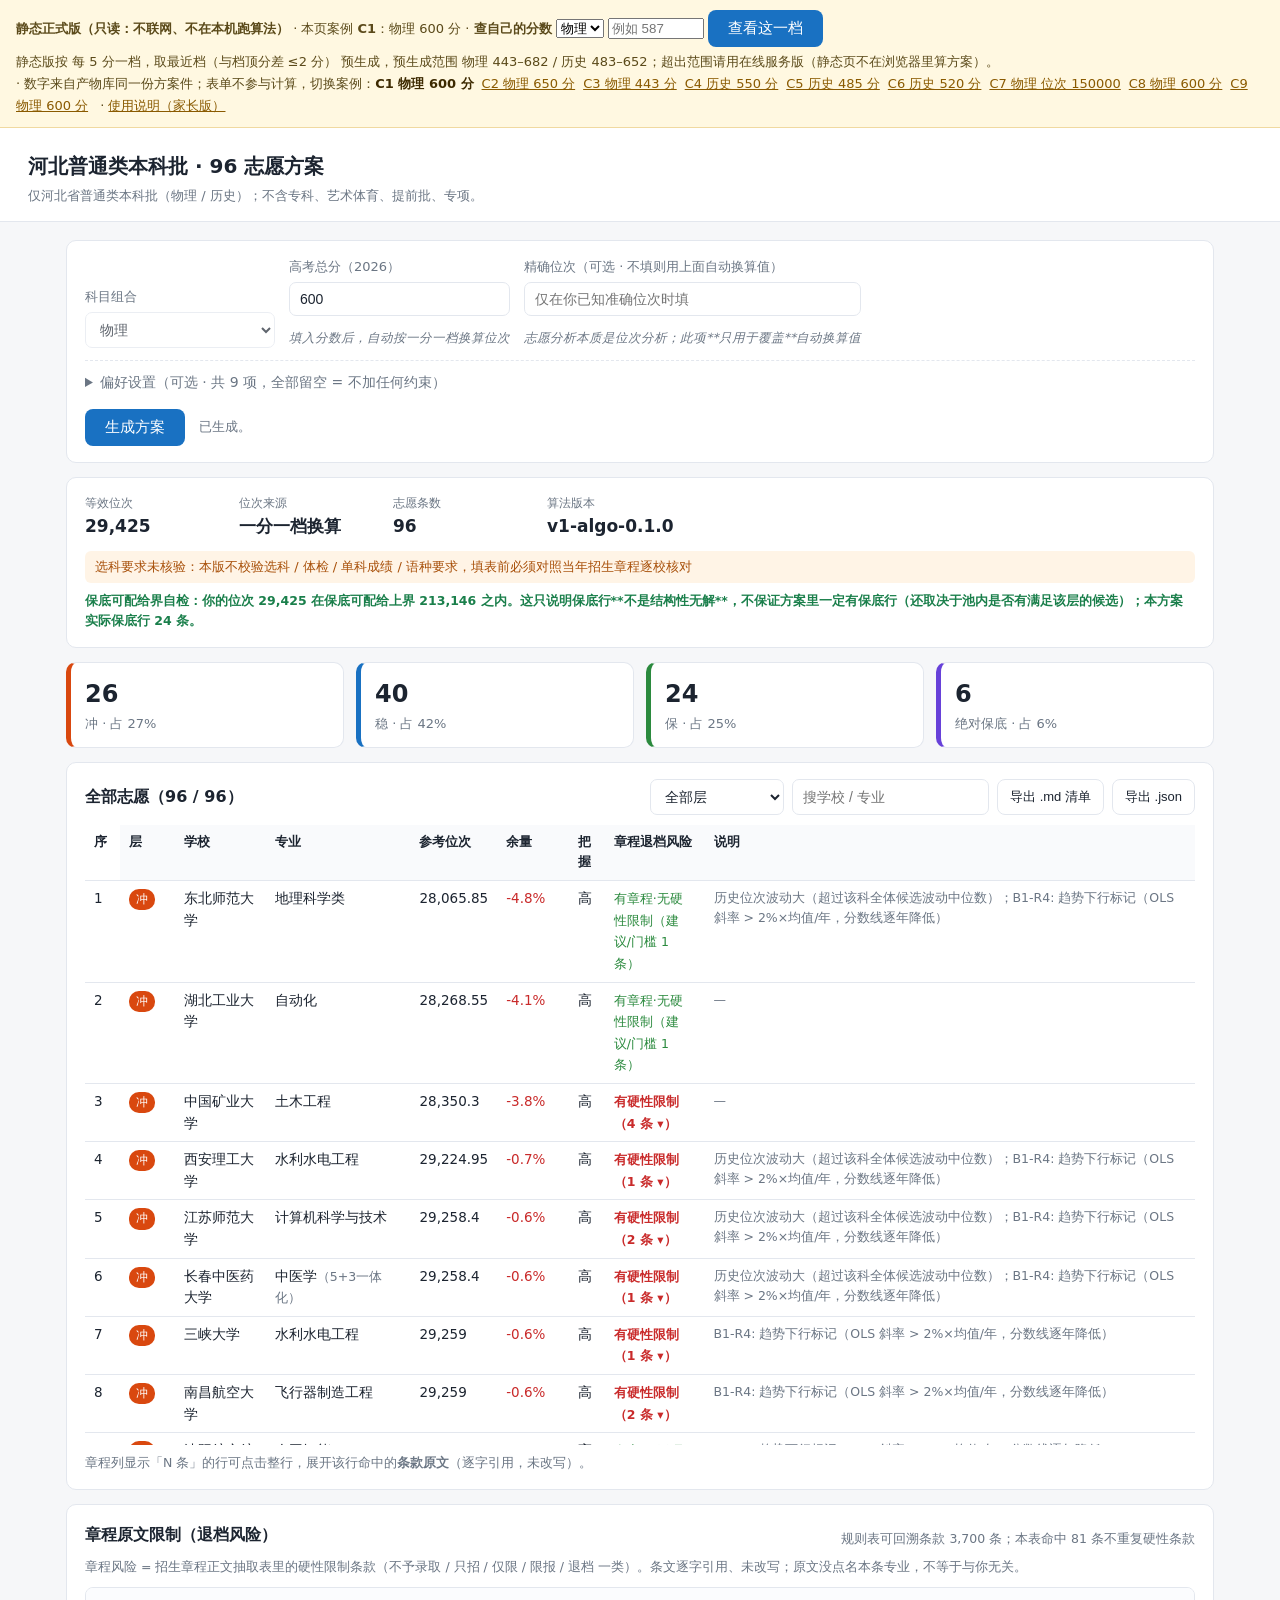
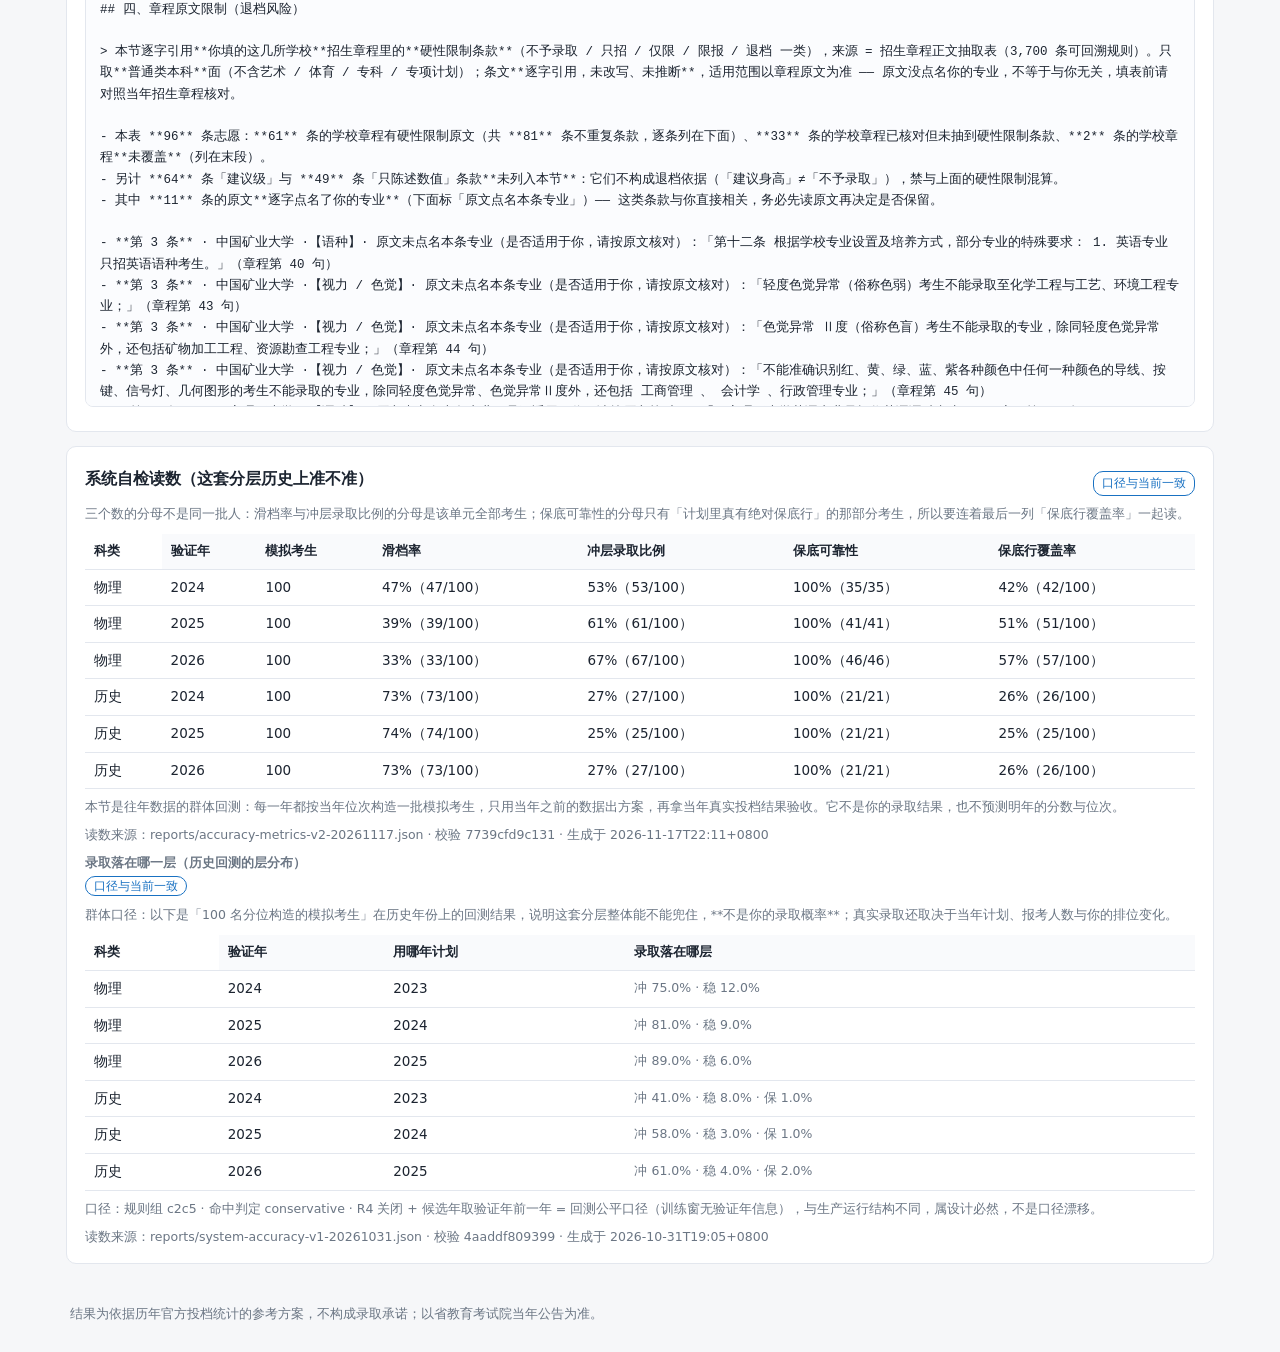
==== index.html @ 55a29a29 "release: 静态站点发布产物 2026-11-19" ====
<!DOCTYPE html>
<html lang="zh-CN">
<head>
<meta charset="utf-8">
<meta name="viewport" content="width=device-width, initial-scale=1">
<title>河北普通类本科批 · 96 志愿方案（静态正式版）</title>
<link rel="stylesheet" href="static/style.css?v=20261101c">
<style>#static-bar{padding:10px 16px;background:#fff8e1;border-bottom:1px solid #f0d9a0;font-size:13px;line-height:1.7;color:#5b4a1a}#static-bar a{margin-right:8px;color:#8a5a00}#static-bar a.on{font-weight:700;text-decoration:none;color:#3d2a00}</style>
<style id="plan-fit">
/* 方案页窄屏适配（由 scripts/webui/plan_page_fit.py 生成；禁手改） */
.table-wrap th:first-child,.table-wrap td:first-child{position:sticky;left:0;z-index:3;background:#fff}
@media (max-width: 700px) {
  .table-wrap{max-height:none}
  .table-wrap table{width:100%}
  .table-wrap thead{display:none}
  .table-wrap tbody tr{display:grid;grid-template-columns:1fr 1fr;column-gap:10px;grid-auto-flow:row dense;
                       padding:6px 2px;border-bottom:1px solid #dfe3e8}
  .table-wrap tbody tr[hidden]{display:none}
  .table-wrap tbody td{display:block;width:auto;border:0;padding:1px 0;min-width:0;line-height:1.32;
                       white-space:normal;overflow-wrap:anywhere}
  .table-wrap tbody td[data-span="2"]{grid-column:1/-1}
  .table-wrap tbody td::before{content:attr(data-label) "：";font-weight:600;color:#5b6572}
  .table-wrap tbody tr.detail-row td::before{content:none}
  .table-wrap tbody tr.expandable:focus{outline:2px solid #1a73e8;outline-offset:-2px}
}
</style>
</head>
<body>
<div id="static-bar" class="static-bar"></div>
<header class="topbar">
  <h1>河北普通类本科批 · 96 志愿方案</h1>
  <p class="scope" id="scope-note">仅河北省普通类本科批（物理 / 历史）</p>
</header>

<main>
  <section class="card form-card">
    <form id="plan-form" autocomplete="off">
      <div class="row">
        <label class="field">
          <span>科目组合</span>
          <select name="subject" id="subject">
            <option value="physics">物理</option>
            <option value="history">历史</option>
          </select>
        </label>
        <label class="field">
          <span>高考总分（2026）</span>
          <input type="number" name="score" id="score" min="1" max="750" placeholder="例如 600">
          <em class="hint" id="rank-auto">填入分数后，自动按一分一档换算位次</em>
        </label>
        <label class="field">
          <span>精确位次（可选 · 不填则用上面自动换算值）</span>
          <input type="number" name="rank" id="rank" min="1" placeholder="仅在你已知准确位次时填">
          <em class="hint">志愿分析本质是位次分析；此项**只用于覆盖**自动换算值</em>
        </label>
      </div>

      <details class="prefs">
        <summary id="prefs-summary">偏好设置（可选 · 全部留空 = 不加任何约束）</summary>
        <div class="preset-block">
          <div class="preset-head">
            <span class="preset-title">常用组合（点了只是替你填下面的选项，之后仍可逐项改）</span>
            <button type="button" id="prefs-clear" class="ghost small">恢复空白</button>
          </div>
          <div class="preset-row" id="prefs-presets">
            <span class="hint">组合由服务端下发，正在读取…</span>
          </div>
          <p class="hint" id="preset-note"></p>
        </div>
        <div class="prefs-fields" id="prefs-fields">
          <p class="hint">偏好选项由服务端下发，正在读取…</p>
        </div>

        <div class="preset-block major-priority-block">
          <div class="preset-head">
            <span class="preset-title">专业优先（最多 5 个 · 权重 1–5，5 = 最想读）</span>
          </div>
          <p class="hint">河北本科批是「专业(类)+学校」96 个平行志愿、<b>没有专业调剂</b>：
            填了这一块，系统才会按权重把你想要的专业的<b>名额</b>切出来；
            留空 = 不设专业意愿（专业随机匹配）。</p>
          <div id="mp-rows" class="mp-rows">
            <div class="mp-row"><input type="text" class="mp-term" placeholder="专业关键词，如 计算机"><select class="mp-weight"><option value="5">权重 5</option><option value="4">权重 4</option><option value="3">权重 3</option><option value="2">权重 2</option><option value="1">权重 1</option></select></div>
            <div class="mp-row"><input type="text" class="mp-term" placeholder="专业关键词，如 电子信息"><select class="mp-weight"><option value="5">权重 5</option><option value="4">权重 4</option><option value="3">权重 3</option><option value="2">权重 2</option><option value="1">权重 1</option></select></div>
            <div class="mp-row"><input type="text" class="mp-term" placeholder="专业关键词"><select class="mp-weight"><option value="5">权重 5</option><option value="4">权重 4</option><option value="3">权重 3</option><option value="2">权重 2</option><option value="1">权重 1</option></select></div>
            <div class="mp-row"><input type="text" class="mp-term" placeholder="专业关键词"><select class="mp-weight"><option value="5">权重 5</option><option value="4">权重 4</option><option value="3">权重 3</option><option value="2">权重 2</option><option value="1">权重 1</option></select></div>
            <div class="mp-row"><input type="text" class="mp-term" placeholder="专业关键词"><select class="mp-weight"><option value="5">权重 5</option><option value="4">权重 4</option><option value="3">权重 3</option><option value="2">权重 2</option><option value="1">权重 1</option></select></div>
          </div>
          <label class="field"><span>专业意愿占比</span>
            <select id="mp-ratio">
              <option value="0.9">90%（更追专业 · 滑档风险↑）</option>
              <option value="0.75" selected>75%（推荐）</option>
              <option value="0.6">60%（更稳 · 专业让位录取）</option>
            </select>
            <em class="hint">占比 = 96 条里给专业意愿的名额；剩下按冲稳保兜底</em>
          </label>
        </div>
        <p class="hint" id="prefs-conflict"></p>
        <p class="hint">「专业优先」是<b>真正切名额</b>的（直接决定你能读到什么专业）；
          其它选项里写着「不要 / 排除 / 只保留」的会真的把志愿删掉（方案可能不足 96 条），
          其余只是排前面。「冲 / 稳 / 保」的判断标准不会因此改变。</p>
      </details>

      <div class="row actions">
        <button type="submit" id="submit-btn">生成方案</button>
        <span class="status" id="status-line"></span>
      </div>
    </form>
  </section>

  <!-- C657 / W171「查这一条」：默认隐藏 —— 静态站没有服务端，页面上就不该有个点不动的框。
       只有 `/api/health` 明确回答本机服务时才显形（前端脚本 `enableWhyAbsent`）。 -->
  <section class="card why-absent-card" id="why-absent-card" hidden>
    <div class="table-head">
      <h2>查这一条</h2>
    </div>
    <p class="hint">想报的学校（或学校 + 专业）为什么没有出现在表里：按同一份候选池与该层配额回答，
      不是另算一套。</p>
    <div class="row">
      <label class="field">
        <span>学校名</span>
        <input type="text" id="why-absent-school" maxlength="60" placeholder="例如 河北大学">
      </label>
      <label class="field">
        <span>专业（可选 · 不填 = 整所学校）</span>
        <input type="text" id="why-absent-major" maxlength="60" placeholder="例如 计算机科学与技术">
      </label>
      <button type="button" id="why-absent-go" class="ghost">查这一条</button>
    </div>
    <div class="why-absent-out" id="why-absent-out"></div>
  </section>

  <section id="result" hidden>
    <section class="card summary-card">
      <div class="summary-grid" id="summary-grid"></div>
      <div class="warns" id="warns"></div>
      <!-- W74：保底可配给界披露（措辞唯一来源 = 响应体 bao.statement，前端不拼句） -->
      <p class="hint" id="bao-note"></p>
    </section>

    <section class="layers" id="layer-cards"></section>

    <section class="card table-card">
      <div class="table-head">
        <h2 id="table-title">全部志愿</h2>
        <div class="table-tools">
          <select id="layer-filter">
            <option value="">全部层</option>
          </select>
          <input type="search" id="filter-text" placeholder="搜学校 / 专业">
          <button type="button" id="export-md" class="ghost">导出 .md 清单</button>
          <button type="button" id="export-json" class="ghost">导出 .json</button>
        </div>
      </div>
      <div class="table-wrap">
        <table id="plan-table">
          <thead>
            <tr>
              <th>序</th><th>层</th><th>学校</th><th>专业</th>
              <th>参考位次</th><th>余量</th><th>把握</th><th>章程退档风险</th><th>说明</th>
            </tr>
          </thead>
          <tbody></tbody>
        </table>
      </div>
      <p class="hint">章程列显示「N 条」的行可点击整行，展开该行命中的<strong>条款原文</strong>（逐字引用，未改写）。</p>
    </section>

    <section class="card charter-card">
      <div class="table-head">
        <h2 id="charter-title">章程原文限制（退档风险）</h2>
        <span class="hint" id="charter-count"></span>
      </div>
      <p class="hint" id="charter-note"></p>
      <pre class="charter-text" id="charter-section"></pre>
      <p class="hint" id="foot-note"></p>
    </section>

    <section class="card accuracy-card">
      <div class="table-head">
        <h2>系统自检读数（这套分层历史上准不准）</h2>
        <span class="hint badge" id="accuracy-metrics-badge"></span>
      </div>
      <p class="hint" id="accuracy-metrics-note"></p>
      <div class="table-wrap">
        <table id="accuracy-metrics-table">
          <thead>
            <tr>
              <th>科类</th><th>验证年</th><th>模拟考生</th><th>滑档率</th>
              <th>冲层录取比例</th><th>保底可靠性</th><th>保底行覆盖率</th>
            </tr>
          </thead>
          <tbody></tbody>
        </table>
      </div>
      <p class="hint" id="accuracy-metrics-boundary"></p>
      <p class="hint" id="accuracy-metrics-source"></p>

      <h3 class="hint">录取落在哪一层（历史回测的层分布）</h3>
      <span class="hint badge" id="accuracy-badge"></span>
      <p class="hint" id="accuracy-semantics"></p>
      <div class="table-wrap">
        <table id="accuracy-table">
          <thead>
            <tr>
              <th>科类</th><th>验证年</th><th>用哪年计划</th><th>录取落在哪层</th>
            </tr>
          </thead>
          <tbody></tbody>
        </table>
      </div>
      <p class="hint" id="accuracy-caliber"></p>
      <p class="hint" id="accuracy-source"></p>
    </section>
  </section>
</main>

<footer class="foot">
  <p id="disclaimer">结果为依据历年官方投档统计的参考方案，不构成录取承诺。</p>
</footer>

<script>window.__CASE__="C1";window.__CASES__=[{"id": "C1", "subject": "physics", "subject_cn": "物理", "score": 600, "rank": null, "prefs": null, "input_cn": "物理 600 分", "bench_input": "physics 600 分", "short_cn": "600 分", "plan_file": "plan-C1-physics-score600.json", "plan": "data/plan-C1.json", "list": "data/list-C1.md", "slot_count": 96}, {"id": "C2", "subject": "physics", "subject_cn": "物理", "score": 650, "rank": null, "prefs": null, "input_cn": "物理 650 分", "bench_input": "physics 650 分", "short_cn": "650 分", "plan_file": "plan-C2-physics-score650.json", "plan": "data/plan-C2.json", "list": "data/list-C2.md", "slot_count": 96}, {"id": "C3", "subject": "physics", "subject_cn": "物理", "score": 443, "rank": null, "prefs": null, "input_cn": "物理 443 分", "bench_input": "physics 443 分（压本科线）", "short_cn": "443 分", "plan_file": "plan-C3-physics-score443.json", "plan": "data/plan-C3.json", "list": "data/list-C3.md", "slot_count": 26}, {"id": "C4", "subject": "history", "subject_cn": "历史", "score": 550, "rank": null, "prefs": null, "input_cn": "历史 550 分", "bench_input": "history 550 分", "short_cn": "550 分", "plan_file": "plan-C4-history-score550.json", "plan": "data/plan-C4.json", "list": "data/list-C4.md", "slot_count": 96}, {"id": "C5", "subject": "history", "subject_cn": "历史", "score": 485, "rank": null, "prefs": null, "input_cn": "历史 485 分", "bench_input": "history 485 分（压本科线）", "short_cn": "485 分", "plan_file": "plan-C5-history-score485.json", "plan": "data/plan-C5.json", "list": "data/list-C5.md", "slot_count": 60}, {"id": "C6", "subject": "history", "subject_cn": "历史", "score": 520, "rank": null, "prefs": null, "input_cn": "历史 520 分", "bench_input": "history 520 分（历史科类中段）", "short_cn": "520 分", "plan_file": "plan-C6-history-score520.json", "plan": "data/plan-C6.json", "list": "data/list-C6.md", "slot_count": 96}, {"id": "C7", "subject": "physics", "subject_cn": "物理", "score": null, "rank": 150000, "prefs": null, "input_cn": "物理 位次 150000", "bench_input": "physics rank 150000 直给", "short_cn": "位次 150000", "plan_file": "plan-C7-physics-rank150000.json", "plan": "data/plan-C7.json", "list": "data/list-C7.md", "slot_count": 96}, {"id": "C8", "subject": "physics", "subject_cn": "物理", "score": 600, "rank": null, "prefs": {"region_blacklist": ["北京"], "nature_deny": ["民办", "独立学院"], "exclude_high_tuition_proxy": true, "prefer_public": true, "target_count": 96}, "input_cn": "物理 600 分", "bench_input": "physics 600 分 + V2 偏好（region_blacklist 北京 / nature_deny 民办+独立学院 / exclude_high_tuition_proxy / prefer_public / target_count 96）", "short_cn": "600 分", "plan_file": "plan-C8-physics-score600-v2.json", "plan": "data/plan-C8.json", "list": "data/list-C8.md", "slot_count": 96}, {"id": "C9", "subject": "physics", "subject_cn": "物理", "score": 600, "rank": null, "prefs": {"major_priority": [{"term": "计算机", "weight": 5}, {"term": "软件工程", "weight": 4}], "major_pool_ratio": 0.75}, "input_cn": "物理 600 分", "bench_input": "physics 600 分 + 专业优先（计算机 / 软件工程，专业名额比例 75%）", "short_cn": "600 分", "plan_file": "plan-C9-physics-score600-major-pref.json", "plan": "data/plan-C9.json", "list": "data/list-C9.md", "slot_count": 96}];window.__BANDS__={"covered": {"physics": [443, 682], "history": [483, 652]}, "by_subject": {"physics": {"subject_cn": "物理", "step": 5, "half": 2, "lo": 443, "hi": 682, "control": 443, "tail": {"at": 683, "count": 402, "pct_cn": "0.11%"}, "tail_admission": {"at": 683, "rows": 66, "schools": 16, "units": 66, "year": 2026, "denom": 20664, "denom_kind": "scored_rows"}, "below_admission": {"line": 443, "rows": 25, "schools": 12, "units": 25, "special_rows": 25, "general_rows": 0, "general_schools": 0, "kinds": ["八协计划", "边防军人子女预科班"], "kinds_cn": "「八协计划」「边防军人子女预科班」", "year": 2026, "denom": 20664, "denom_kind": "scored_rows"}, "step_note": "每 5 分一档，取最近档（与档顶分差 ≤2 分）", "ranges": [[443, 447, "P445"], [448, 452, "P450"], [453, 457, "P455"], [458, 462, "P460"], [463, 467, "P465"], [468, 472, "P470"], [473, 477, "P475"], [478, 482, "P480"], [483, 487, "P485"], [488, 492, "P490"], [493, 497, "P495"], [498, 502, "P500"], [503, 507, "P505"], [508, 512, "P510"], [513, 517, "P515"], [518, 522, "P520"], [523, 527, "P525"], [528, 532, "P530"], [533, 537, "P535"], [538, 542, "P540"], [543, 547, "P545"], [548, 552, "P550"], [553, 557, "P555"], [558, 562, "P560"], [563, 567, "P565"], [568, 572, "P570"], [573, 577, "P575"], [578, 582, "P580"], [583, 587, "P585"], [588, 592, "P590"], [593, 597, "P595"], [598, 602, "P600"], [603, 607, "P605"], [608, 612, "P610"], [613, 617, "P615"], [618, 622, "P620"], [623, 627, "P625"], [628, 632, "P630"], [633, 637, "P635"], [638, 642, "P640"], [643, 647, "P645"], [648, 652, "P650"], [653, 657, "P655"], [658, 662, "P660"], [663, 667, "P665"], [668, 672, "P670"], [673, 677, "P675"], [678, 682, "P680"]]}, "history": {"subject_cn": "历史", "step": 5, "half": 2, "lo": 483, "hi": 652, "control": 485, "tail": {"at": 653, "count": 211, "pct_cn": "0.09%"}, "tail_admission": {"at": 653, "rows": 34, "schools": 11, "units": 34, "year": 2026, "denom": 6619, "denom_kind": "scored_rows"}, "below_admission": {"line": 485, "rows": 30, "schools": 16, "units": 30, "special_rows": 30, "general_rows": 0, "general_schools": 0, "kinds": ["八协计划", "边防军人子女预科班"], "kinds_cn": "「八协计划」「边防军人子女预科班」", "year": 2026, "denom": 6619, "denom_kind": "scored_rows"}, "step_note": "每 5 分一档，取最近档（与档顶分差 ≤2 分）", "ranges": [[483, 487, "H485"], [488, 492, "H490"], [493, 497, "H495"], [498, 502, "H500"], [503, 507, "H505"], [508, 512, "H510"], [513, 517, "H515"], [518, 522, "H520"], [523, 527, "H525"], [528, 532, "H530"], [533, 537, "H535"], [538, 542, "H540"], [543, 547, "H545"], [548, 552, "H550"], [553, 557, "H555"], [558, 562, "H560"], [563, 567, "H565"], [568, 572, "H570"], [573, 577, "H575"], [578, 582, "H580"], [583, 587, "H585"], [588, 592, "H590"], [593, 597, "H595"], [598, 602, "H600"], [603, 607, "H605"], [608, 612, "H610"], [613, 617, "H615"], [618, 622, "H620"], [623, 627, "H625"], [628, 632, "H630"], [633, 637, "H635"], [638, 642, "H640"], [643, 647, "H645"], [648, 652, "H650"]]}}, "bands": {"P445": {"score": 445, "lo": 443, "hi": 447, "subject": "physics", "subject_cn": "物理"}, "P450": {"score": 450, "lo": 448, "hi": 452, "subject": "physics", "subject_cn": "物理"}, "P455": {"score": 455, "lo": 453, "hi": 457, "subject": "physics", "subject_cn": "物理"}, "P460": {"score": 460, "lo": 458, "hi": 462, "subject": "physics", "subject_cn": "物理"}, "P465": {"score": 465, "lo": 463, "hi": 467, "subject": "physics", "subject_cn": "物理"}, "P470": {"score": 470, "lo": 468, "hi": 472, "subject": "physics", "subject_cn": "物理"}, "P475": {"score": 475, "lo": 473, "hi": 477, "subject": "physics", "subject_cn": "物理"}, "P480": {"score": 480, "lo": 478, "hi": 482, "subject": "physics", "subject_cn": "物理"}, "P485": {"score": 485, "lo": 483, "hi": 487, "subject": "physics", "subject_cn": "物理"}, "P490": {"score": 490, "lo": 488, "hi": 492, "subject": "physics", "subject_cn": "物理"}, "P495": {"score": 495, "lo": 493, "hi": 497, "subject": "physics", "subject_cn": "物理"}, "P500": {"score": 500, "lo": 498, "hi": 502, "subject": "physics", "subject_cn": "物理"}, "P505": {"score": 505, "lo": 503, "hi": 507, "subject": "physics", "subject_cn": "物理"}, "P510": {"score": 510, "lo": 508, "hi": 512, "subject": "physics", "subject_cn": "物理"}, "P515": {"score": 515, "lo": 513, "hi": 517, "subject": "physics", "subject_cn": "物理"}, "P520": {"score": 520, "lo": 518, "hi": 522, "subject": "physics", "subject_cn": "物理"}, "P525": {"score": 525, "lo": 523, "hi": 527, "subject": "physics", "subject_cn": "物理"}, "P530": {"score": 530, "lo": 528, "hi": 532, "subject": "physics", "subject_cn": "物理"}, "P535": {"score": 535, "lo": 533, "hi": 537, "subject": "physics", "subject_cn": "物理"}, "P540": {"score": 540, "lo": 538, "hi": 542, "subject": "physics", "subject_cn": "物理"}, "P545": {"score": 545, "lo": 543, "hi": 547, "subject": "physics", "subject_cn": "物理"}, "P550": {"score": 550, "lo": 548, "hi": 552, "subject": "physics", "subject_cn": "物理"}, "P555": {"score": 555, "lo": 553, "hi": 557, "subject": "physics", "subject_cn": "物理"}, "P560": {"score": 560, "lo": 558, "hi": 562, "subject": "physics", "subject_cn": "物理"}, "P565": {"score": 565, "lo": 563, "hi": 567, "subject": "physics", "subject_cn": "物理"}, "P570": {"score": 570, "lo": 568, "hi": 572, "subject": "physics", "subject_cn": "物理"}, "P575": {"score": 575, "lo": 573, "hi": 577, "subject": "physics", "subject_cn": "物理"}, "P580": {"score": 580, "lo": 578, "hi": 582, "subject": "physics", "subject_cn": "物理"}, "P585": {"score": 585, "lo": 583, "hi": 587, "subject": "physics", "subject_cn": "物理"}, "P590": {"score": 590, "lo": 588, "hi": 592, "subject": "physics", "subject_cn": "物理"}, "P595": {"score": 595, "lo": 593, "hi": 597, "subject": "physics", "subject_cn": "物理"}, "P600": {"score": 600, "lo": 598, "hi": 602, "subject": "physics", "subject_cn": "物理"}, "P605": {"score": 605, "lo": 603, "hi": 607, "subject": "physics", "subject_cn": "物理"}, "P610": {"score": 610, "lo": 608, "hi": 612, "subject": "physics", "subject_cn": "物理"}, "P615": {"score": 615, "lo": 613, "hi": 617, "subject": "physics", "subject_cn": "物理"}, "P620": {"score": 620, "lo": 618, "hi": 622, "subject": "physics", "subject_cn": "物理"}, "P625": {"score": 625, "lo": 623, "hi": 627, "subject": "physics", "subject_cn": "物理"}, "P630": {"score": 630, "lo": 628, "hi": 632, "subject": "physics", "subject_cn": "物理"}, "P635": {"score": 635, "lo": 633, "hi": 637, "subject": "physics", "subject_cn": "物理"}, "P640": {"score": 640, "lo": 638, "hi": 642, "subject": "physics", "subject_cn": "物理"}, "P645": {"score": 645, "lo": 643, "hi": 647, "subject": "physics", "subject_cn": "物理"}, "P650": {"score": 650, "lo": 648, "hi": 652, "subject": "physics", "subject_cn": "物理"}, "P655": {"score": 655, "lo": 653, "hi": 657, "subject": "physics", "subject_cn": "物理"}, "P660": {"score": 660, "lo": 658, "hi": 662, "subject": "physics", "subject_cn": "物理"}, "P665": {"score": 665, "lo": 663, "hi": 667, "subject": "physics", "subject_cn": "物理"}, "P670": {"score": 670, "lo": 668, "hi": 672, "subject": "physics", "subject_cn": "物理"}, "P675": {"score": 675, "lo": 673, "hi": 677, "subject": "physics", "subject_cn": "物理"}, "P680": {"score": 680, "lo": 678, "hi": 682, "subject": "physics", "subject_cn": "物理"}, "H485": {"score": 485, "lo": 483, "hi": 487, "subject": "history", "subject_cn": "历史"}, "H490": {"score": 490, "lo": 488, "hi": 492, "subject": "history", "subject_cn": "历史"}, "H495": {"score": 495, "lo": 493, "hi": 497, "subject": "history", "subject_cn": "历史"}, "H500": {"score": 500, "lo": 498, "hi": 502, "subject": "history", "subject_cn": "历史"}, "H505": {"score": 505, "lo": 503, "hi": 507, "subject": "history", "subject_cn": "历史"}, "H510": {"score": 510, "lo": 508, "hi": 512, "subject": "history", "subject_cn": "历史"}, "H515": {"score": 515, "lo": 513, "hi": 517, "subject": "history", "subject_cn": "历史"}, "H520": {"score": 520, "lo": 518, "hi": 522, "subject": "history", "subject_cn": "历史"}, "H525": {"score": 525, "lo": 523, "hi": 527, "subject": "history", "subject_cn": "历史"}, "H530": {"score": 530, "lo": 528, "hi": 532, "subject": "history", "subject_cn": "历史"}, "H535": {"score": 535, "lo": 533, "hi": 537, "subject": "history", "subject_cn": "历史"}, "H540": {"score": 540, "lo": 538, "hi": 542, "subject": "history", "subject_cn": "历史"}, "H545": {"score": 545, "lo": 543, "hi": 547, "subject": "history", "subject_cn": "历史"}, "H550": {"score": 550, "lo": 548, "hi": 552, "subject": "history", "subject_cn": "历史"}, "H555": {"score": 555, "lo": 553, "hi": 557, "subject": "history", "subject_cn": "历史"}, "H560": {"score": 560, "lo": 558, "hi": 562, "subject": "history", "subject_cn": "历史"}, "H565": {"score": 565, "lo": 563, "hi": 567, "subject": "history", "subject_cn": "历史"}, "H570": {"score": 570, "lo": 568, "hi": 572, "subject": "history", "subject_cn": "历史"}, "H575": {"score": 575, "lo": 573, "hi": 577, "subject": "history", "subject_cn": "历史"}, "H580": {"score": 580, "lo": 578, "hi": 582, "subject": "history", "subject_cn": "历史"}, "H585": {"score": 585, "lo": 583, "hi": 587, "subject": "history", "subject_cn": "历史"}, "H590": {"score": 590, "lo": 588, "hi": 592, "subject": "history", "subject_cn": "历史"}, "H595": {"score": 595, "lo": 593, "hi": 597, "subject": "history", "subject_cn": "历史"}, "H600": {"score": 600, "lo": 598, "hi": 602, "subject": "history", "subject_cn": "历史"}, "H605": {"score": 605, "lo": 603, "hi": 607, "subject": "history", "subject_cn": "历史"}, "H610": {"score": 610, "lo": 608, "hi": 612, "subject": "history", "subject_cn": "历史"}, "H615": {"score": 615, "lo": 613, "hi": 617, "subject": "history", "subject_cn": "历史"}, "H620": {"score": 620, "lo": 618, "hi": 622, "subject": "history", "subject_cn": "历史"}, "H625": {"score": 625, "lo": 623, "hi": 627, "subject": "history", "subject_cn": "历史"}, "H630": {"score": 630, "lo": 628, "hi": 632, "subject": "history", "subject_cn": "历史"}, "H635": {"score": 635, "lo": 633, "hi": 637, "subject": "history", "subject_cn": "历史"}, "H640": {"score": 640, "lo": 638, "hi": 642, "subject": "history", "subject_cn": "历史"}, "H645": {"score": 645, "lo": 643, "hi": 647, "subject": "history", "subject_cn": "历史"}, "H650": {"score": 650, "lo": 648, "hi": 652, "subject": "history", "subject_cn": "历史"}}};</script>
<script src="static/inline-index.js?v=202611192223"></script>
<script src="static/static-boot.js?v=202611192223"></script>
<script src="static/app.js?v=20261108a"></script>
<script src="static/plan-fit.js"></script>
</body>
</html>
---- static/style.css ----
/* 河北普通类本科批 · 96 志愿方案（本地版）· 零依赖样式 */
:root {
  --bg: #f6f7f9;
  --card: #ffffff;
  --ink: #1c2430;
  --muted: #6b7684;
  --line: #e3e7ee;
  --chong: #d9480f;
  --wen: #1971c2;
  --bao: #2b8a3e;
  --abs: #6741d9;
}

* { box-sizing: border-box; }

body {
  margin: 0;
  background: var(--bg);
  color: var(--ink);
  font: 15px/1.6 "PingFang SC", "Microsoft YaHei", "Hiragino Sans GB", system-ui, sans-serif;
}

.topbar {
  padding: 22px 28px 14px;
  background: #fff;
  border-bottom: 1px solid var(--line);
}
.topbar h1 { margin: 0; font-size: 20px; }
.topbar .scope { margin: 4px 0 0; color: var(--muted); font-size: 13px; }

main { max-width: 1180px; margin: 18px auto 40px; padding: 0 16px; }

.card {
  background: var(--card);
  border: 1px solid var(--line);
  border-radius: 10px;
  padding: 16px 18px;
  margin-bottom: 14px;
}

.row { display: flex; flex-wrap: wrap; gap: 14px; align-items: flex-end; }
.field { display: flex; flex-direction: column; gap: 4px; min-width: 190px; }
.field.wide { flex: 1 1 320px; }
.field > span { font-size: 13px; color: var(--muted); }
.field input, .field select, .table-tools input, .table-tools select {
  padding: 8px 10px;
  border: 1px solid var(--line);
  border-radius: 7px;
  font-size: 14px;
  background: #fff;
  color: var(--ink);
}
.field input:focus, .field select:focus { outline: 2px solid #c9d7ea; }

.check { display: inline-flex; gap: 6px; align-items: center; font-size: 14px; }

.prefs { margin-top: 12px; padding-top: 10px; border-top: 1px dashed var(--line); }
.prefs summary { cursor: pointer; color: var(--muted); font-size: 14px; }
.prefs .row { margin-top: 10px; }

/* 偏好面板（由 prefs_schema 动态渲染，见 W11/W12） */
.prefs-fields { display: grid; grid-template-columns: repeat(auto-fit, minmax(280px, 1fr)); gap: 10px 18px; margin-top: 12px; }
.pref-item { display: flex; flex-direction: column; gap: 3px; }
.pref-group { display: flex; flex-wrap: wrap; gap: 4px 12px; align-items: center; }
.pref-label { font-size: 13px; color: var(--muted); flex-basis: 100%; }
.pref-note { font-size: 12px; color: var(--muted); }
.warn { color: #a8500a; }

.actions { margin-top: 16px; align-items: center; }
button {
  padding: 9px 20px;
  border: 0;
  border-radius: 8px;
  background: #1971c2;
  color: #fff;
  font-size: 15px;
  cursor: pointer;
}
button:disabled { background: #a9bcd0; cursor: progress; }
button.ghost {
  background: #fff;
  color: var(--ink);
  border: 1px solid var(--line);
  font-size: 13px;
  padding: 7px 12px;
}
.status { color: var(--muted); font-size: 13px; }

.summary-grid { display: flex; flex-wrap: wrap; gap: 22px; }
.summary-grid .item { min-width: 132px; }
.summary-grid .k { font-size: 12px; color: var(--muted); }
.summary-grid .v { font-size: 17px; font-weight: 600; }

.warns { margin-top: 10px; }
.warns p {
  margin: 4px 0;
  padding: 6px 10px;
  border-radius: 6px;
  background: #fff4e6;
  color: #a8500a;
  font-size: 13px;
}

.layers { display: grid; grid-template-columns: repeat(4, minmax(0, 1fr)); gap: 12px; margin-bottom: 14px; }
.layer-card {
  background: #fff;
  border: 1px solid var(--line);
  border-left-width: 5px;
  border-radius: 10px;
  padding: 12px 14px;
  cursor: pointer;
}
.layer-card.chong { border-left-color: var(--chong); }
.layer-card.wen { border-left-color: var(--wen); }
.layer-card.bao { border-left-color: var(--bao); }
.layer-card.absolute_bao { border-left-color: var(--abs); }
.layer-card .n { font-size: 24px; font-weight: 700; }
.layer-card .t { font-size: 13px; color: var(--muted); }
.layer-card.active { box-shadow: 0 0 0 2px #c9d7ea inset; }

.table-head { display: flex; flex-wrap: wrap; gap: 12px; align-items: center; justify-content: space-between; }
.table-head h2 { font-size: 16px; margin: 0; }
.table-tools { display: flex; gap: 8px; flex-wrap: wrap; }

.table-wrap { overflow: auto; margin-top: 10px; max-height: 620px; }
table { width: 100%; border-collapse: collapse; font-size: 13.5px; }
th, td { padding: 7px 9px; border-bottom: 1px solid var(--line); text-align: left; vertical-align: top; }
th { position: sticky; top: 0; background: #f9fafc; font-weight: 600; font-size: 13px; z-index: 1; }
td.num { font-variant-numeric: tabular-nums; white-space: nowrap; }

.tag { display: inline-block; padding: 1px 7px; border-radius: 10px; font-size: 12px; color: #fff; }
.tag.chong { background: var(--chong); }
.tag.wen { background: var(--wen); }
.tag.bao { background: var(--bao); }
.tag.absolute_bao { background: var(--abs); }

.risk { font-size: 12.5px; }
.risk.hard { color: #c92a2a; font-weight: 600; }
.risk.no_hard { color: var(--bao); }
.risk.uncovered, .risk.missing_index { color: var(--muted); }

.neg { color: #c92a2a; }
.pos { color: var(--bao); }
.note { color: var(--muted); font-size: 12.5px; }

.hint { color: var(--muted); font-size: 12.5px; margin: 8px 0 0; }
.hint-ok { color: #1a7f4b; font-weight: 600; }
.hint-warn { color: #a3540b; font-weight: 600; }
.mp-rows { display: flex; flex-direction: column; gap: 6px; margin: 8px 0; }
.mp-row { display: flex; gap: 8px; align-items: center; }
.mp-row .mp-term { flex: 1; padding: 6px 8px; border: 1px solid var(--line, #d8d8d8); border-radius: 6px; }
.mp-row .mp-weight { width: 96px; padding: 6px 4px; border-radius: 6px; }
.tag.pref { background: #e8f2ff; color: #14539a; font-weight: 600; }
.foot { max-width: 1180px; margin: 0 auto 28px; padding: 0 20px; color: var(--muted); font-size: 12.5px; }
.empty { padding: 26px; text-align: center; color: var(--muted); }

/* 章程：行级明细（可点击整行展开）+ 汇总原文（与 .md §四 同源同字） */
tr.expandable { cursor: pointer; }
tr.expandable:hover { background: #f6f9fc; }
tr.detail-row > td { background: #fbfcfe; }
.charter-detail ul { margin: 6px 0 0; padding-left: 18px; }
.charter-detail li { margin: 6px 0; font-size: 13px; }
.charter-detail .cat { color: #c92a2a; font-weight: 600; }
.charter-detail .named { color: #c92a2a; font-size: 12.5px; margin-left: 6px; }
/* 原文定位（W17–W22）：位置与上下文全部来自响应体，前端不拼、不读盘 */
.charter-detail .loc {
  margin-top: 3px; font-size: 12px; color: var(--muted);
  font-variant-numeric: tabular-nums;
}
.charter-detail .loc.bad { color: #c92a2a; }
.charter-detail .ctx { margin-top: 3px; }
.charter-detail .ctx summary { cursor: pointer; font-size: 12px; color: var(--wen); }
.charter-detail .ctx pre {
  margin: 4px 0 0; padding: 8px 10px; background: var(--bg);
  border-left: 3px solid var(--line); white-space: pre-wrap; word-break: break-word;
  font-size: 12.5px; line-height: 1.55; color: var(--ink);
}
.charter-card .charter-text {
  margin: 10px 0 0;
  padding: 12px 14px;
  background: #fbfcfe;
  border: 1px solid var(--line);
  border-radius: 8px;
  font: 12.5px/1.7 "SFMono-Regular", Menlo, Consolas, monospace;
  white-space: pre-wrap;
  word-break: break-word;
  max-height: 420px;
  overflow: auto;
}

/* 系统自检读数（W24–W30）：代际徽标必须可见（stale 时红字提示，禁淡化处理） */
.accuracy-card .badge {
  padding: 2px 8px; border-radius: 10px; font-size: 12px;
  border: 1px solid var(--line); color: var(--muted);
}
.accuracy-card .badge.ok { color: var(--wen); border-color: var(--wen); }
.accuracy-card .badge.warn { color: #c92a2a; border-color: #c92a2a; }
.accuracy-card td.num { font-variant-numeric: tabular-nums; }

/* 常用组合（W31–W36）：按钮只填值；影响面一句话跟在按钮组下方（文案来自 /api/meta） */
.prefs .preset-block {
  margin: 2px 0 10px;
  padding: 10px 12px;
  border: 1px dashed var(--line);
  border-radius: 8px;
  background: #fbfcfe;
}
.prefs .preset-head {
  display: flex; align-items: center; justify-content: space-between;
  gap: 10px; margin-bottom: 8px;
}
.prefs .preset-title { font-size: 13px; color: var(--ink); }
.prefs .preset-row { display: flex; flex-wrap: wrap; gap: 8px; }
.prefs button.preset {
  padding: 5px 11px; font-size: 13px; cursor: pointer;
  border: 1px solid var(--line); border-radius: 999px;
  background: #fff; color: var(--ink);
}
.prefs button.preset:hover { border-color: var(--wen); color: var(--wen); }
.prefs button.ghost.small { padding: 3px 9px; font-size: 12px; }
.prefs #preset-note { margin: 8px 0 0; }
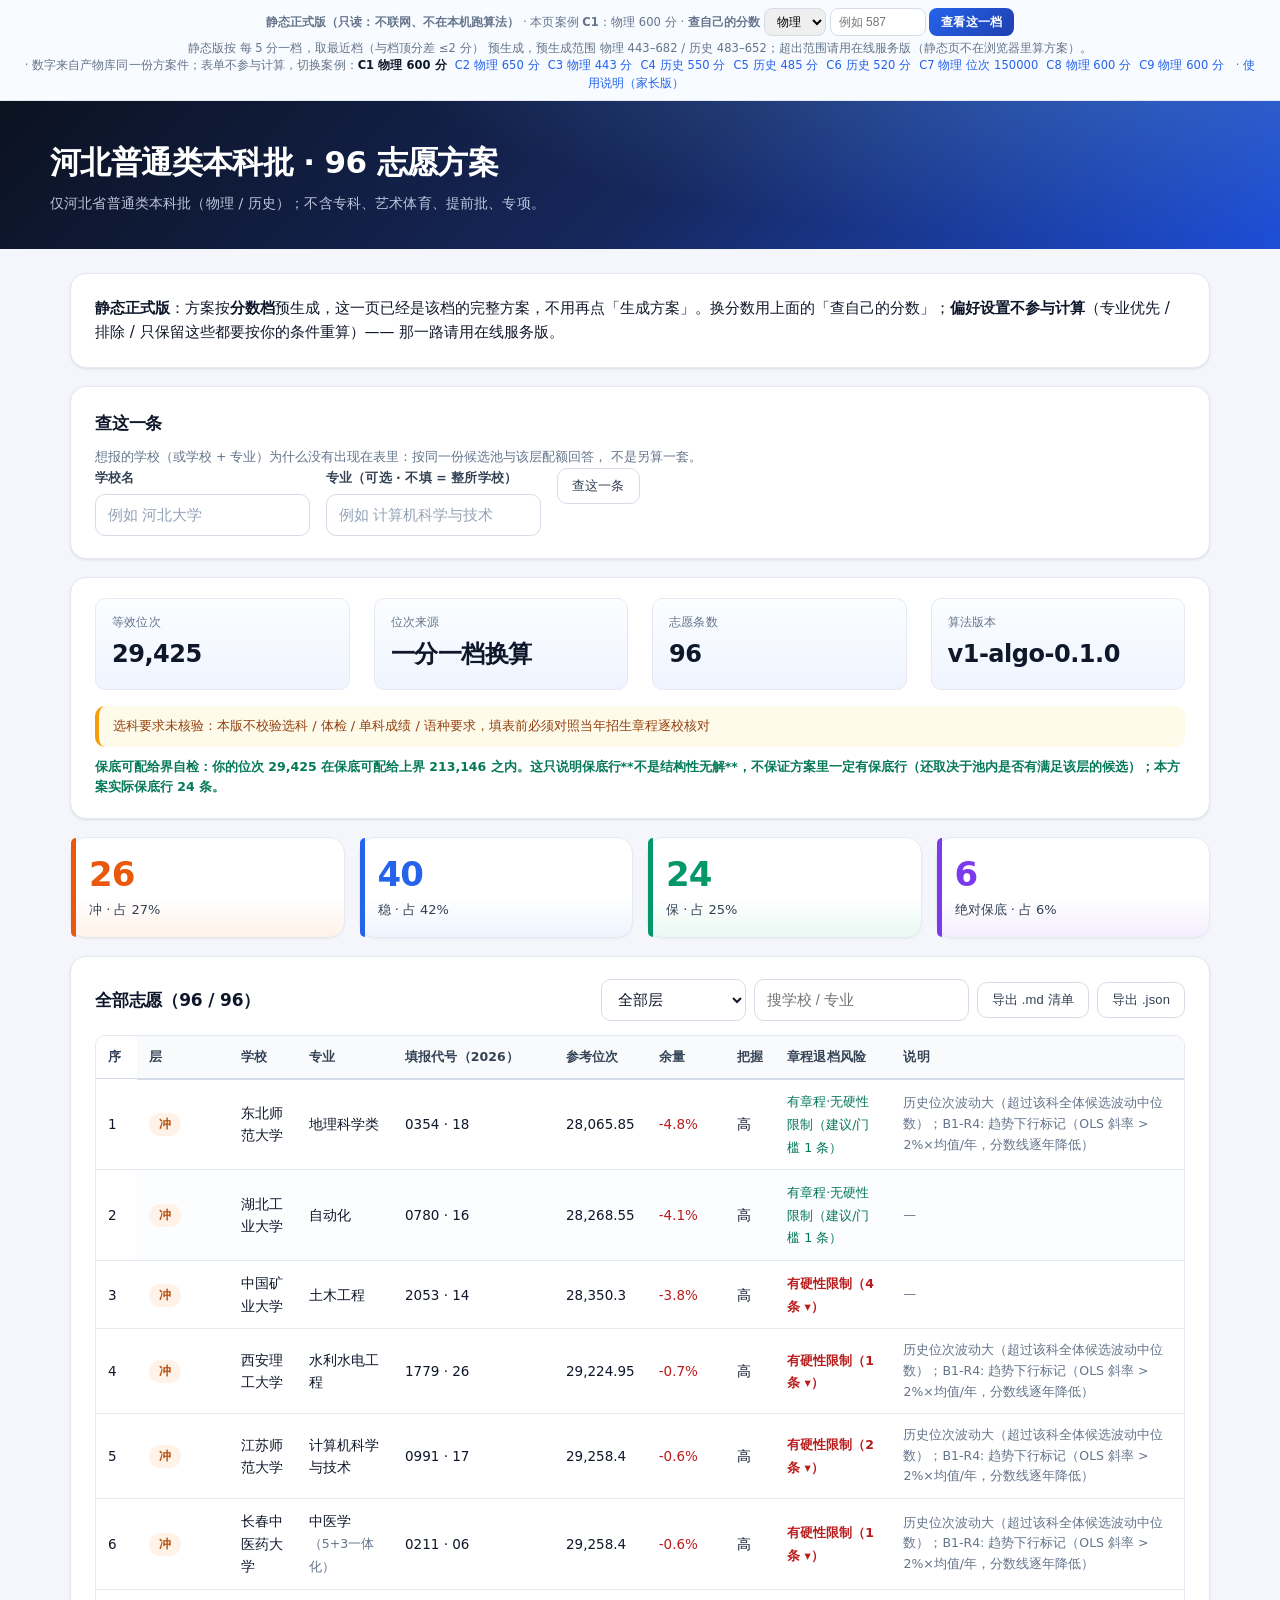
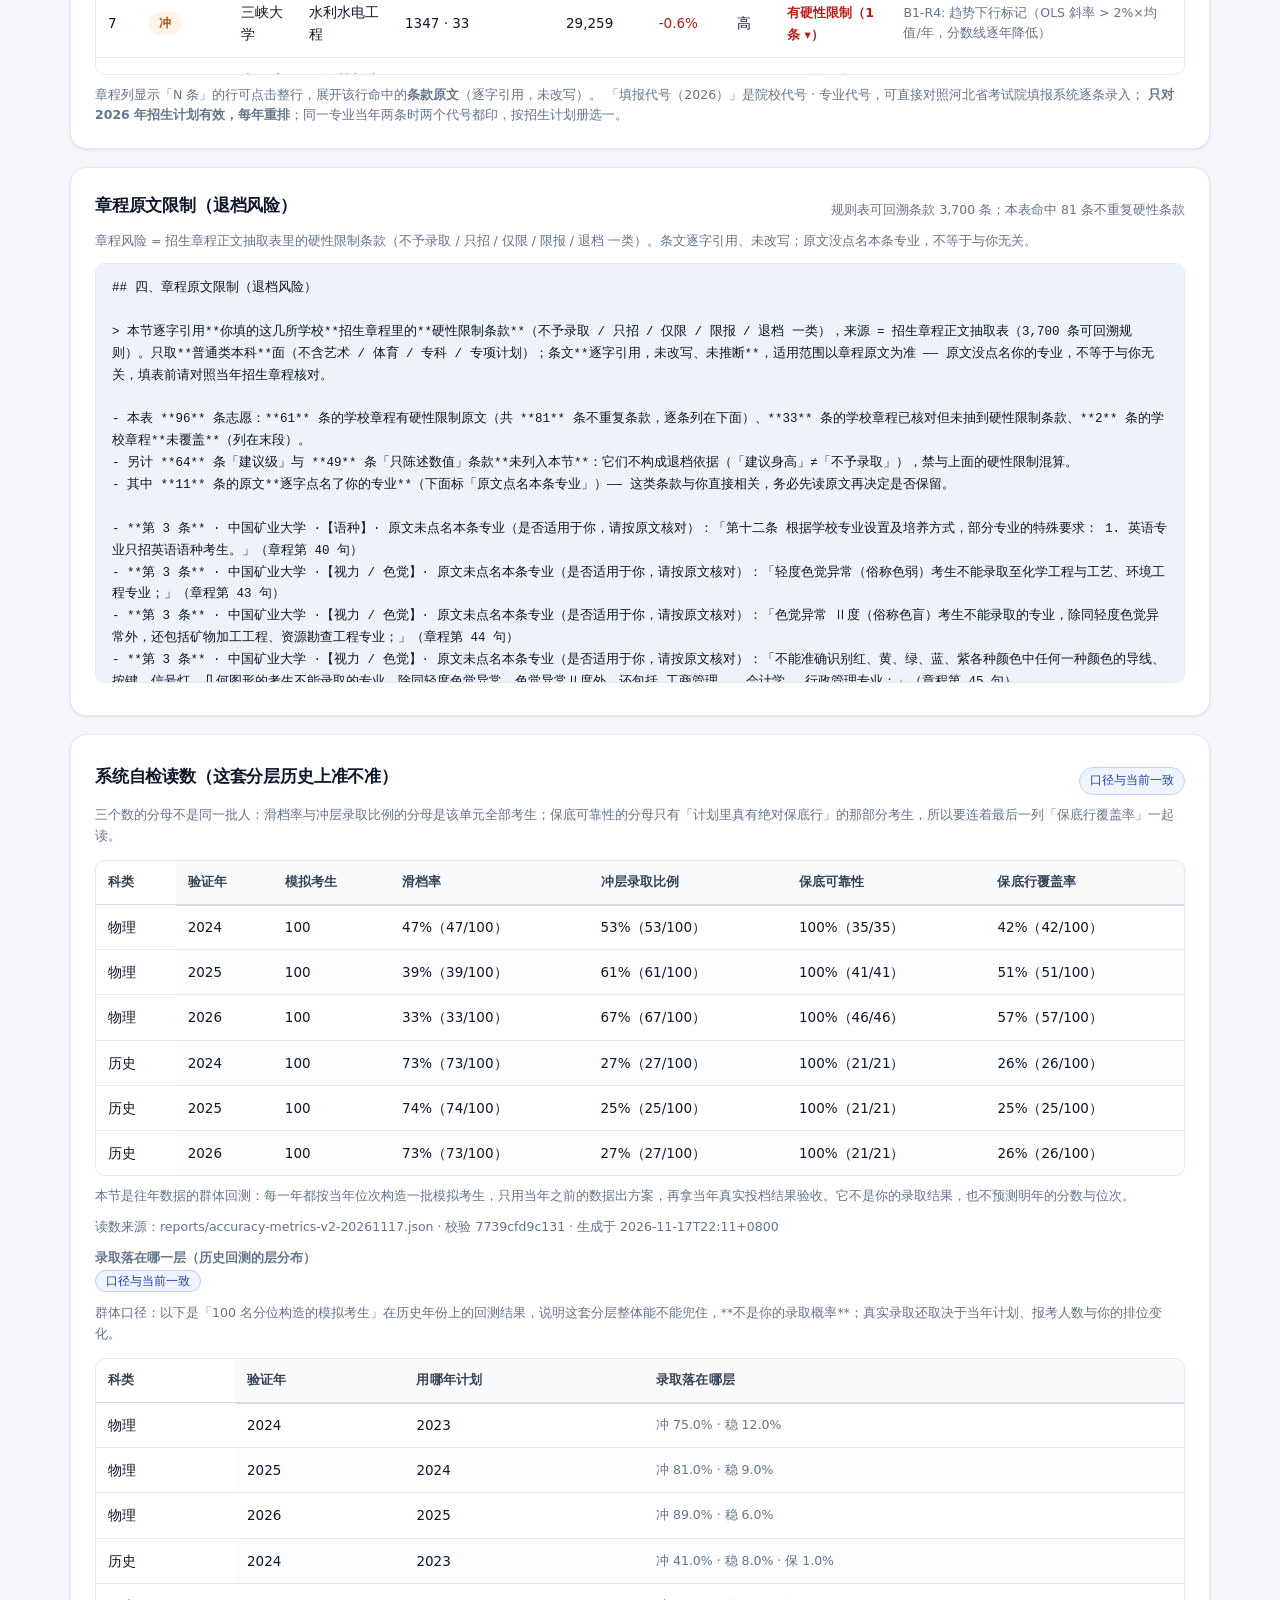
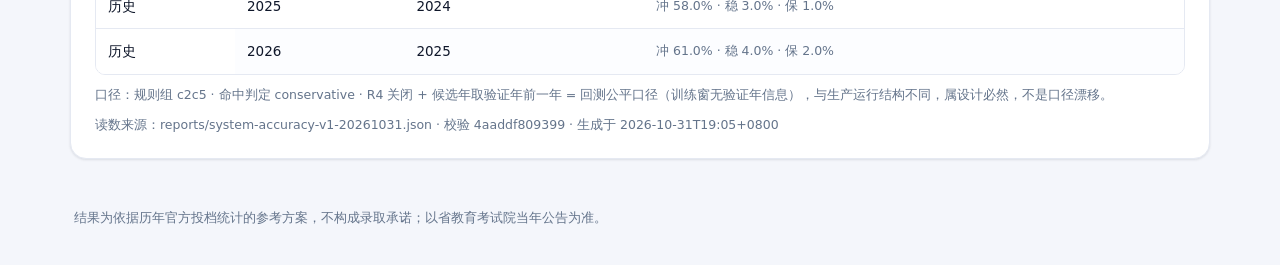
==== commit eaea4915: "site: 现树重建快照（071c1987）" ====
--- a/index.html
+++ b/index.html
@@ -4,7 +4,7 @@
 <meta charset="utf-8">
 <meta name="viewport" content="width=device-width, initial-scale=1">
 <title>河北普通类本科批 · 96 志愿方案（静态正式版）</title>
-<link rel="stylesheet" href="static/style.css?v=20261101c">
+<link rel="stylesheet" href="static/style.css?v=20261120a">
 <style>#static-bar{padding:10px 16px;background:#fff8e1;border-bottom:1px solid #f0d9a0;font-size:13px;line-height:1.7;color:#5b4a1a}#static-bar a{margin-right:8px;color:#8a5a00}#static-bar a.on{font-weight:700;text-decoration:none;color:#3d2a00}</style>
 <style id="plan-fit">
 /* 方案页窄屏适配（由 scripts/webui/plan_page_fit.py 生成；禁手改） */
@@ -155,14 +155,16 @@
         <table id="plan-table">
           <thead>
             <tr>
-              <th>序</th><th>层</th><th>学校</th><th>专业</th>
+              <th>序</th><th>层</th><th>学校</th><th>专业</th><th>填报代号（2026）</th>
               <th>参考位次</th><th>余量</th><th>把握</th><th>章程退档风险</th><th>说明</th>
             </tr>
           </thead>
           <tbody></tbody>
         </table>
       </div>
-      <p class="hint">章程列显示「N 条」的行可点击整行，展开该行命中的<strong>条款原文</strong>（逐字引用，未改写）。</p>
+      <p class="hint">章程列显示「N 条」的行可点击整行，展开该行命中的<strong>条款原文</strong>（逐字引用，未改写）。
+        「填报代号（2026）」是院校代号 · 专业代号，可直接对照河北省考试院填报系统逐条录入；
+        <strong>只对 2026 年招生计划有效，每年重排</strong>；同一专业当年两条时两个代号都印，按招生计划册选一。</p>
     </section>
 
     <section class="card charter-card">
@@ -218,9 +220,9 @@
   <p id="disclaimer">结果为依据历年官方投档统计的参考方案，不构成录取承诺。</p>
 </footer>
 
-<script>window.__CASE__="C1";window.__CASES__=[{"id": "C1", "subject": "physics", "subject_cn": "物理", "score": 600, "rank": null, "prefs": null, "input_cn": "物理 600 分", "bench_input": "physics 600 分", "short_cn": "600 分", "plan_file": "plan-C1-physics-score600.json", "plan": "data/plan-C1.json", "list": "data/list-C1.md", "slot_count": 96}, {"id": "C2", "subject": "physics", "subject_cn": "物理", "score": 650, "rank": null, "prefs": null, "input_cn": "物理 650 分", "bench_input": "physics 650 分", "short_cn": "650 分", "plan_file": "plan-C2-physics-score650.json", "plan": "data/plan-C2.json", "list": "data/list-C2.md", "slot_count": 96}, {"id": "C3", "subject": "physics", "subject_cn": "物理", "score": 443, "rank": null, "prefs": null, "input_cn": "物理 443 分", "bench_input": "physics 443 分（压本科线）", "short_cn": "443 分", "plan_file": "plan-C3-physics-score443.json", "plan": "data/plan-C3.json", "list": "data/list-C3.md", "slot_count": 26}, {"id": "C4", "subject": "history", "subject_cn": "历史", "score": 550, "rank": null, "prefs": null, "input_cn": "历史 550 分", "bench_input": "history 550 分", "short_cn": "550 分", "plan_file": "plan-C4-history-score550.json", "plan": "data/plan-C4.json", "list": "data/list-C4.md", "slot_count": 96}, {"id": "C5", "subject": "history", "subject_cn": "历史", "score": 485, "rank": null, "prefs": null, "input_cn": "历史 485 分", "bench_input": "history 485 分（压本科线）", "short_cn": "485 分", "plan_file": "plan-C5-history-score485.json", "plan": "data/plan-C5.json", "list": "data/list-C5.md", "slot_count": 60}, {"id": "C6", "subject": "history", "subject_cn": "历史", "score": 520, "rank": null, "prefs": null, "input_cn": "历史 520 分", "bench_input": "history 520 分（历史科类中段）", "short_cn": "520 分", "plan_file": "plan-C6-history-score520.json", "plan": "data/plan-C6.json", "list": "data/list-C6.md", "slot_count": 96}, {"id": "C7", "subject": "physics", "subject_cn": "物理", "score": null, "rank": 150000, "prefs": null, "input_cn": "物理 位次 150000", "bench_input": "physics rank 150000 直给", "short_cn": "位次 150000", "plan_file": "plan-C7-physics-rank150000.json", "plan": "data/plan-C7.json", "list": "data/list-C7.md", "slot_count": 96}, {"id": "C8", "subject": "physics", "subject_cn": "物理", "score": 600, "rank": null, "prefs": {"region_blacklist": ["北京"], "nature_deny": ["民办", "独立学院"], "exclude_high_tuition_proxy": true, "prefer_public": true, "target_count": 96}, "input_cn": "物理 600 分", "bench_input": "physics 600 分 + V2 偏好（region_blacklist 北京 / nature_deny 民办+独立学院 / exclude_high_tuition_proxy / prefer_public / target_count 96）", "short_cn": "600 分", "plan_file": "plan-C8-physics-score600-v2.json", "plan": "data/plan-C8.json", "list": "data/list-C8.md", "slot_count": 96}, {"id": "C9", "subject": "physics", "subject_cn": "物理", "score": 600, "rank": null, "prefs": {"major_priority": [{"term": "计算机", "weight": 5}, {"term": "软件工程", "weight": 4}], "major_pool_ratio": 0.75}, "input_cn": "物理 600 分", "bench_input": "physics 600 分 + 专业优先（计算机 / 软件工程，专业名额比例 75%）", "short_cn": "600 分", "plan_file": "plan-C9-physics-score600-major-pref.json", "plan": "data/plan-C9.json", "list": "data/list-C9.md", "slot_count": 96}];window.__BANDS__={"covered": {"physics": [443, 682], "history": [483, 652]}, "by_subject": {"physics": {"subject_cn": "物理", "step": 5, "half": 2, "lo": 443, "hi": 682, "control": 443, "tail": {"at": 683, "count": 402, "pct_cn": "0.11%"}, "tail_admission": {"at": 683, "rows": 66, "schools": 16, "units": 66, "year": 2026, "denom": 20664, "denom_kind": "scored_rows"}, "below_admission": {"line": 443, "rows": 25, "schools": 12, "units": 25, "special_rows": 25, "general_rows": 0, "general_schools": 0, "kinds": ["八协计划", "边防军人子女预科班"], "kinds_cn": "「八协计划」「边防军人子女预科班」", "year": 2026, "denom": 20664, "denom_kind": "scored_rows"}, "step_note": "每 5 分一档，取最近档（与档顶分差 ≤2 分）", "ranges": [[443, 447, "P445"], [448, 452, "P450"], [453, 457, "P455"], [458, 462, "P460"], [463, 467, "P465"], [468, 472, "P470"], [473, 477, "P475"], [478, 482, "P480"], [483, 487, "P485"], [488, 492, "P490"], [493, 497, "P495"], [498, 502, "P500"], [503, 507, "P505"], [508, 512, "P510"], [513, 517, "P515"], [518, 522, "P520"], [523, 527, "P525"], [528, 532, "P530"], [533, 537, "P535"], [538, 542, "P540"], [543, 547, "P545"], [548, 552, "P550"], [553, 557, "P555"], [558, 562, "P560"], [563, 567, "P565"], [568, 572, "P570"], [573, 577, "P575"], [578, 582, "P580"], [583, 587, "P585"], [588, 592, "P590"], [593, 597, "P595"], [598, 602, "P600"], [603, 607, "P605"], [608, 612, "P610"], [613, 617, "P615"], [618, 622, "P620"], [623, 627, "P625"], [628, 632, "P630"], [633, 637, "P635"], [638, 642, "P640"], [643, 647, "P645"], [648, 652, "P650"], [653, 657, "P655"], [658, 662, "P660"], [663, 667, "P665"], [668, 672, "P670"], [673, 677, "P675"], [678, 682, "P680"]]}, "history": {"subject_cn": "历史", "step": 5, "half": 2, "lo": 483, "hi": 652, "control": 485, "tail": {"at": 653, "count": 211, "pct_cn": "0.09%"}, "tail_admission": {"at": 653, "rows": 34, "schools": 11, "units": 34, "year": 2026, "denom": 6619, "denom_kind": "scored_rows"}, "below_admission": {"line": 485, "rows": 30, "schools": 16, "units": 30, "special_rows": 30, "general_rows": 0, "general_schools": 0, "kinds": ["八协计划", "边防军人子女预科班"], "kinds_cn": "「八协计划」「边防军人子女预科班」", "year": 2026, "denom": 6619, "denom_kind": "scored_rows"}, "step_note": "每 5 分一档，取最近档（与档顶分差 ≤2 分）", "ranges": [[483, 487, "H485"], [488, 492, "H490"], [493, 497, "H495"], [498, 502, "H500"], [503, 507, "H505"], [508, 512, "H510"], [513, 517, "H515"], [518, 522, "H520"], [523, 527, "H525"], [528, 532, "H530"], [533, 537, "H535"], [538, 542, "H540"], [543, 547, "H545"], [548, 552, "H550"], [553, 557, "H555"], [558, 562, "H560"], [563, 567, "H565"], [568, 572, "H570"], [573, 577, "H575"], [578, 582, "H580"], [583, 587, "H585"], [588, 592, "H590"], [593, 597, "H595"], [598, 602, "H600"], [603, 607, "H605"], [608, 612, "H610"], [613, 617, "H615"], [618, 622, "H620"], [623, 627, "H625"], [628, 632, "H630"], [633, 637, "H635"], [638, 642, "H640"], [643, 647, "H645"], [648, 652, "H650"]]}}, "bands": {"P445": {"score": 445, "lo": 443, "hi": 447, "subject": "physics", "subject_cn": "物理"}, "P450": {"score": 450, "lo": 448, "hi": 452, "subject": "physics", "subject_cn": "物理"}, "P455": {"score": 455, "lo": 453, "hi": 457, "subject": "physics", "subject_cn": "物理"}, "P460": {"score": 460, "lo": 458, "hi": 462, "subject": "physics", "subject_cn": "物理"}, "P465": {"score": 465, "lo": 463, "hi": 467, "subject": "physics", "subject_cn": "物理"}, "P470": {"score": 470, "lo": 468, "hi": 472, "subject": "physics", "subject_cn": "物理"}, "P475": {"score": 475, "lo": 473, "hi": 477, "subject": "physics", "subject_cn": "物理"}, "P480": {"score": 480, "lo": 478, "hi": 482, "subject": "physics", "subject_cn": "物理"}, "P485": {"score": 485, "lo": 483, "hi": 487, "subject": "physics", "subject_cn": "物理"}, "P490": {"score": 490, "lo": 488, "hi": 492, "subject": "physics", "subject_cn": "物理"}, "P495": {"score": 495, "lo": 493, "hi": 497, "subject": "physics", "subject_cn": "物理"}, "P500": {"score": 500, "lo": 498, "hi": 502, "subject": "physics", "subject_cn": "物理"}, "P505": {"score": 505, "lo": 503, "hi": 507, "subject": "physics", "subject_cn": "物理"}, "P510": {"score": 510, "lo": 508, "hi": 512, "subject": "physics", "subject_cn": "物理"}, "P515": {"score": 515, "lo": 513, "hi": 517, "subject": "physics", "subject_cn": "物理"}, "P520": {"score": 520, "lo": 518, "hi": 522, "subject": "physics", "subject_cn": "物理"}, "P525": {"score": 525, "lo": 523, "hi": 527, "subject": "physics", "subject_cn": "物理"}, "P530": {"score": 530, "lo": 528, "hi": 532, "subject": "physics", "subject_cn": "物理"}, "P535": {"score": 535, "lo": 533, "hi": 537, "subject": "physics", "subject_cn": "物理"}, "P540": {"score": 540, "lo": 538, "hi": 542, "subject": "physics", "subject_cn": "物理"}, "P545": {"score": 545, "lo": 543, "hi": 547, "subject": "physics", "subject_cn": "物理"}, "P550": {"score": 550, "lo": 548, "hi": 552, "subject": "physics", "subject_cn": "物理"}, "P555": {"score": 555, "lo": 553, "hi": 557, "subject": "physics", "subject_cn": "物理"}, "P560": {"score": 560, "lo": 558, "hi": 562, "subject": "physics", "subject_cn": "物理"}, "P565": {"score": 565, "lo": 563, "hi": 567, "subject": "physics", "subject_cn": "物理"}, "P570": {"score": 570, "lo": 568, "hi": 572, "subject": "physics", "subject_cn": "物理"}, "P575": {"score": 575, "lo": 573, "hi": 577, "subject": "physics", "subject_cn": "物理"}, "P580": {"score": 580, "lo": 578, "hi": 582, "subject": "physics", "subject_cn": "物理"}, "P585": {"score": 585, "lo": 583, "hi": 587, "subject": "physics", "subject_cn": "物理"}, "P590": {"score": 590, "lo": 588, "hi": 592, "subject": "physics", "subject_cn": "物理"}, "P595": {"score": 595, "lo": 593, "hi": 597, "subject": "physics", "subject_cn": "物理"}, "P600": {"score": 600, "lo": 598, "hi": 602, "subject": "physics", "subject_cn": "物理"}, "P605": {"score": 605, "lo": 603, "hi": 607, "subject": "physics", "subject_cn": "物理"}, "P610": {"score": 610, "lo": 608, "hi": 612, "subject": "physics", "subject_cn": "物理"}, "P615": {"score": 615, "lo": 613, "hi": 617, "subject": "physics", "subject_cn": "物理"}, "P620": {"score": 620, "lo": 618, "hi": 622, "subject": "physics", "subject_cn": "物理"}, "P625": {"score": 625, "lo": 623, "hi": 627, "subject": "physics", "subject_cn": "物理"}, "P630": {"score": 630, "lo": 628, "hi": 632, "subject": "physics", "subject_cn": "物理"}, "P635": {"score": 635, "lo": 633, "hi": 637, "subject": "physics", "subject_cn": "物理"}, "P640": {"score": 640, "lo": 638, "hi": 642, "subject": "physics", "subject_cn": "物理"}, "P645": {"score": 645, "lo": 643, "hi": 647, "subject": "physics", "subject_cn": "物理"}, "P650": {"score": 650, "lo": 648, "hi": 652, "subject": "physics", "subject_cn": "物理"}, "P655": {"score": 655, "lo": 653, "hi": 657, "subject": "physics", "subject_cn": "物理"}, "P660": {"score": 660, "lo": 658, "hi": 662, "subject": "physics", "subject_cn": "物理"}, "P665": {"score": 665, "lo": 663, "hi": 667, "subject": "physics", "subject_cn": "物理"}, "P670": {"score": 670, "lo": 668, "hi": 672, "subject": "physics", "subject_cn": "物理"}, "P675": {"score": 675, "lo": 673, "hi": 677, "subject": "physics", "subject_cn": "物理"}, "P680": {"score": 680, "lo": 678, "hi": 682, "subject": "physics", "subject_cn": "物理"}, "H485": {"score": 485, "lo": 483, "hi": 487, "subject": "history", "subject_cn": "历史"}, "H490": {"score": 490, "lo": 488, "hi": 492, "subject": "history", "subject_cn": "历史"}, "H495": {"score": 495, "lo": 493, "hi": 497, "subject": "history", "subject_cn": "历史"}, "H500": {"score": 500, "lo": 498, "hi": 502, "subject": "history", "subject_cn": "历史"}, "H505": {"score": 505, "lo": 503, "hi": 507, "subject": "history", "subject_cn": "历史"}, "H510": {"score": 510, "lo": 508, "hi": 512, "subject": "history", "subject_cn": "历史"}, "H515": {"score": 515, "lo": 513, "hi": 517, "subject": "history", "subject_cn": "历史"}, "H520": {"score": 520, "lo": 518, "hi": 522, "subject": "history", "subject_cn": "历史"}, "H525": {"score": 525, "lo": 523, "hi": 527, "subject": "history", "subject_cn": "历史"}, "H530": {"score": 530, "lo": 528, "hi": 532, "subject": "history", "subject_cn": "历史"}, "H535": {"score": 535, "lo": 533, "hi": 537, "subject": "history", "subject_cn": "历史"}, "H540": {"score": 540, "lo": 538, "hi": 542, "subject": "history", "subject_cn": "历史"}, "H545": {"score": 545, "lo": 543, "hi": 547, "subject": "history", "subject_cn": "历史"}, "H550": {"score": 550, "lo": 548, "hi": 552, "subject": "history", "subject_cn": "历史"}, "H555": {"score": 555, "lo": 553, "hi": 557, "subject": "history", "subject_cn": "历史"}, "H560": {"score": 560, "lo": 558, "hi": 562, "subject": "history", "subject_cn": "历史"}, "H565": {"score": 565, "lo": 563, "hi": 567, "subject": "history", "subject_cn": "历史"}, "H570": {"score": 570, "lo": 568, "hi": 572, "subject": "history", "subject_cn": "历史"}, "H575": {"score": 575, "lo": 573, "hi": 577, "subject": "history", "subject_cn": "历史"}, "H580": {"score": 580, "lo": 578, "hi": 582, "subject": "history", "subject_cn": "历史"}, "H585": {"score": 585, "lo": 583, "hi": 587, "subject": "history", "subject_cn": "历史"}, "H590": {"score": 590, "lo": 588, "hi": 592, "subject": "history", "subject_cn": "历史"}, "H595": {"score": 595, "lo": 593, "hi": 597, "subject": "history", "subject_cn": "历史"}, "H600": {"score": 600, "lo": 598, "hi": 602, "subject": "history", "subject_cn": "历史"}, "H605": {"score": 605, "lo": 603, "hi": 607, "subject": "history", "subject_cn": "历史"}, "H610": {"score": 610, "lo": 608, "hi": 612, "subject": "history", "subject_cn": "历史"}, "H615": {"score": 615, "lo": 613, "hi": 617, "subject": "history", "subject_cn": "历史"}, "H620": {"score": 620, "lo": 618, "hi": 622, "subject": "history", "subject_cn": "历史"}, "H625": {"score": 625, "lo": 623, "hi": 627, "subject": "history", "subject_cn": "历史"}, "H630": {"score": 630, "lo": 628, "hi": 632, "subject": "history", "subject_cn": "历史"}, "H635": {"score": 635, "lo": 633, "hi": 637, "subject": "history", "subject_cn": "历史"}, "H640": {"score": 640, "lo": 638, "hi": 642, "subject": "history", "subject_cn": "历史"}, "H645": {"score": 645, "lo": 643, "hi": 647, "subject": "history", "subject_cn": "历史"}, "H650": {"score": 650, "lo": 648, "hi": 652, "subject": "history", "subject_cn": "历史"}}};</script>
-<script src="static/inline-index.js?v=202611192223"></script>
-<script src="static/static-boot.js?v=202611192223"></script>
+<script>window.__CASE__="C1";window.__CASES__=[{"id": "C1", "subject": "physics", "subject_cn": "物理", "score": 600, "rank": null, "prefs": null, "input_cn": "物理 600 分", "bench_input": "physics 600 分", "short_cn": "600 分", "plan_file": "plan-C1-physics-score600.json", "plan": "data/plan-C1.json", "list": "data/list-C1.md", "why_absent": "data/why-absent-C1.json.gz", "slot_count": 96}, {"id": "C2", "subject": "physics", "subject_cn": "物理", "score": 650, "rank": null, "prefs": null, "input_cn": "物理 650 分", "bench_input": "physics 650 分", "short_cn": "650 分", "plan_file": "plan-C2-physics-score650.json", "plan": "data/plan-C2.json", "list": "data/list-C2.md", "why_absent": "data/why-absent-C2.json.gz", "slot_count": 96}, {"id": "C3", "subject": "physics", "subject_cn": "物理", "score": 443, "rank": null, "prefs": null, "input_cn": "物理 443 分", "bench_input": "physics 443 分（压本科线）", "short_cn": "443 分", "plan_file": "plan-C3-physics-score443.json", "plan": "data/plan-C3.json", "list": "data/list-C3.md", "why_absent": "data/why-absent-C3.json.gz", "slot_count": 26}, {"id": "C4", "subject": "history", "subject_cn": "历史", "score": 550, "rank": null, "prefs": null, "input_cn": "历史 550 分", "bench_input": "history 550 分", "short_cn": "550 分", "plan_file": "plan-C4-history-score550.json", "plan": "data/plan-C4.json", "list": "data/list-C4.md", "why_absent": "data/why-absent-C4.json.gz", "slot_count": 96}, {"id": "C5", "subject": "history", "subject_cn": "历史", "score": 485, "rank": null, "prefs": null, "input_cn": "历史 485 分", "bench_input": "history 485 分（压本科线）", "short_cn": "485 分", "plan_file": "plan-C5-history-score485.json", "plan": "data/plan-C5.json", "list": "data/list-C5.md", "why_absent": "data/why-absent-C5.json.gz", "slot_count": 60}, {"id": "C6", "subject": "history", "subject_cn": "历史", "score": 520, "rank": null, "prefs": null, "input_cn": "历史 520 分", "bench_input": "history 520 分（历史科类中段）", "short_cn": "520 分", "plan_file": "plan-C6-history-score520.json", "plan": "data/plan-C6.json", "list": "data/list-C6.md", "why_absent": "data/why-absent-C6.json.gz", "slot_count": 96}, {"id": "C7", "subject": "physics", "subject_cn": "物理", "score": null, "rank": 150000, "prefs": null, "input_cn": "物理 位次 150000", "bench_input": "physics rank 150000 直给", "short_cn": "位次 150000", "plan_file": "plan-C7-physics-rank150000.json", "plan": "data/plan-C7.json", "list": "data/list-C7.md", "why_absent": "data/why-absent-C7.json.gz", "slot_count": 96}, {"id": "C8", "subject": "physics", "subject_cn": "物理", "score": 600, "rank": null, "prefs": {"region_blacklist": ["北京"], "nature_deny": ["民办", "独立学院"], "exclude_high_tuition_proxy": true, "prefer_public": true, "target_count": 96}, "input_cn": "物理 600 分", "bench_input": "physics 600 分 + V2 偏好（region_blacklist 北京 / nature_deny 民办+独立学院 / exclude_high_tuition_proxy / prefer_public / target_count 96）", "short_cn": "600 分", "plan_file": "plan-C8-physics-score600-v2.json", "plan": "data/plan-C8.json", "list": "data/list-C8.md", "why_absent": "data/why-absent-C8.json.gz", "slot_count": 96}, {"id": "C9", "subject": "physics", "subject_cn": "物理", "score": 600, "rank": null, "prefs": {"major_priority": [{"term": "计算机", "weight": 5}, {"term": "软件工程", "weight": 4}], "major_pool_ratio": 0.75}, "input_cn": "物理 600 分", "bench_input": "physics 600 分 + 专业优先（计算机 / 软件工程，专业名额比例 75%）", "short_cn": "600 分", "plan_file": "plan-C9-physics-score600-major-pref.json", "plan": "data/plan-C9.json", "list": "data/list-C9.md", "why_absent": "data/why-absent-C9.json.gz", "slot_count": 96}];window.__BANDS__={"covered": {"physics": [443, 682], "history": [483, 652]}, "by_subject": {"physics": {"subject_cn": "物理", "step": 5, "half": 2, "lo": 443, "hi": 682, "control": 443, "tail": {"at": 683, "count": 402, "pct_cn": "0.11%"}, "tail_admission": {"at": 683, "rows": 66, "schools": 16, "units": 66, "year": 2026, "denom": 20664, "denom_kind": "scored_rows"}, "below_admission": {"line": 443, "rows": 25, "schools": 12, "units": 25, "special_rows": 25, "general_rows": 0, "general_schools": 0, "kinds": ["八协计划", "边防军人子女预科班"], "kinds_cn": "「八协计划」「边防军人子女预科班」", "year": 2026, "denom": 20664, "denom_kind": "scored_rows"}, "step_note": "每 5 分一档，取最近档（与档顶分差 ≤2 分）", "ranges": [[443, 447, "P445"], [448, 452, "P450"], [453, 457, "P455"], [458, 462, "P460"], [463, 467, "P465"], [468, 472, "P470"], [473, 477, "P475"], [478, 482, "P480"], [483, 487, "P485"], [488, 492, "P490"], [493, 497, "P495"], [498, 502, "P500"], [503, 507, "P505"], [508, 512, "P510"], [513, 517, "P515"], [518, 522, "P520"], [523, 527, "P525"], [528, 532, "P530"], [533, 537, "P535"], [538, 542, "P540"], [543, 547, "P545"], [548, 552, "P550"], [553, 557, "P555"], [558, 562, "P560"], [563, 567, "P565"], [568, 572, "P570"], [573, 577, "P575"], [578, 582, "P580"], [583, 587, "P585"], [588, 592, "P590"], [593, 597, "P595"], [598, 602, "P600"], [603, 607, "P605"], [608, 612, "P610"], [613, 617, "P615"], [618, 622, "P620"], [623, 627, "P625"], [628, 632, "P630"], [633, 637, "P635"], [638, 642, "P640"], [643, 647, "P645"], [648, 652, "P650"], [653, 657, "P655"], [658, 662, "P660"], [663, 667, "P665"], [668, 672, "P670"], [673, 677, "P675"], [678, 682, "P680"]]}, "history": {"subject_cn": "历史", "step": 5, "half": 2, "lo": 483, "hi": 652, "control": 485, "tail": {"at": 653, "count": 211, "pct_cn": "0.09%"}, "tail_admission": {"at": 653, "rows": 34, "schools": 11, "units": 34, "year": 2026, "denom": 6619, "denom_kind": "scored_rows"}, "below_admission": {"line": 485, "rows": 30, "schools": 16, "units": 30, "special_rows": 30, "general_rows": 0, "general_schools": 0, "kinds": ["八协计划", "边防军人子女预科班"], "kinds_cn": "「八协计划」「边防军人子女预科班」", "year": 2026, "denom": 6619, "denom_kind": "scored_rows"}, "step_note": "每 5 分一档，取最近档（与档顶分差 ≤2 分）", "ranges": [[483, 487, "H485"], [488, 492, "H490"], [493, 497, "H495"], [498, 502, "H500"], [503, 507, "H505"], [508, 512, "H510"], [513, 517, "H515"], [518, 522, "H520"], [523, 527, "H525"], [528, 532, "H530"], [533, 537, "H535"], [538, 542, "H540"], [543, 547, "H545"], [548, 552, "H550"], [553, 557, "H555"], [558, 562, "H560"], [563, 567, "H565"], [568, 572, "H570"], [573, 577, "H575"], [578, 582, "H580"], [583, 587, "H585"], [588, 592, "H590"], [593, 597, "H595"], [598, 602, "H600"], [603, 607, "H605"], [608, 612, "H610"], [613, 617, "H615"], [618, 622, "H620"], [623, 627, "H625"], [628, 632, "H630"], [633, 637, "H635"], [638, 642, "H640"], [643, 647, "H645"], [648, 652, "H650"]]}}, "bands": {"P445": {"score": 445, "lo": 443, "hi": 447, "subject": "physics", "subject_cn": "物理", "why_absent": true}, "P450": {"score": 450, "lo": 448, "hi": 452, "subject": "physics", "subject_cn": "物理", "why_absent": true}, "P455": {"score": 455, "lo": 453, "hi": 457, "subject": "physics", "subject_cn": "物理", "why_absent": true}, "P460": {"score": 460, "lo": 458, "hi": 462, "subject": "physics", "subject_cn": "物理", "why_absent": true}, "P465": {"score": 465, "lo": 463, "hi": 467, "subject": "physics", "subject_cn": "物理", "why_absent": true}, "P470": {"score": 470, "lo": 468, "hi": 472, "subject": "physics", "subject_cn": "物理", "why_absent": true}, "P475": {"score": 475, "lo": 473, "hi": 477, "subject": "physics", "subject_cn": "物理", "why_absent": true}, "P480": {"score": 480, "lo": 478, "hi": 482, "subject": "physics", "subject_cn": "物理", "why_absent": true}, "P485": {"score": 485, "lo": 483, "hi": 487, "subject": "physics", "subject_cn": "物理", "why_absent": true}, "P490": {"score": 490, "lo": 488, "hi": 492, "subject": "physics", "subject_cn": "物理", "why_absent": true}, "P495": {"score": 495, "lo": 493, "hi": 497, "subject": "physics", "subject_cn": "物理", "why_absent": true}, "P500": {"score": 500, "lo": 498, "hi": 502, "subject": "physics", "subject_cn": "物理", "why_absent": true}, "P505": {"score": 505, "lo": 503, "hi": 507, "subject": "physics", "subject_cn": "物理", "why_absent": true}, "P510": {"score": 510, "lo": 508, "hi": 512, "subject": "physics", "subject_cn": "物理", "why_absent": true}, "P515": {"score": 515, "lo": 513, "hi": 517, "subject": "physics", "subject_cn": "物理", "why_absent": true}, "P520": {"score": 520, "lo": 518, "hi": 522, "subject": "physics", "subject_cn": "物理", "why_absent": true}, "P525": {"score": 525, "lo": 523, "hi": 527, "subject": "physics", "subject_cn": "物理", "why_absent": true}, "P530": {"score": 530, "lo": 528, "hi": 532, "subject": "physics", "subject_cn": "物理", "why_absent": true}, "P535": {"score": 535, "lo": 533, "hi": 537, "subject": "physics", "subject_cn": "物理", "why_absent": true}, "P540": {"score": 540, "lo": 538, "hi": 542, "subject": "physics", "subject_cn": "物理", "why_absent": true}, "P545": {"score": 545, "lo": 543, "hi": 547, "subject": "physics", "subject_cn": "物理", "why_absent": true}, "P550": {"score": 550, "lo": 548, "hi": 552, "subject": "physics", "subject_cn": "物理", "why_absent": true}, "P555": {"score": 555, "lo": 553, "hi": 557, "subject": "physics", "subject_cn": "物理", "why_absent": true}, "P560": {"score": 560, "lo": 558, "hi": 562, "subject": "physics", "subject_cn": "物理", "why_absent": true}, "P565": {"score": 565, "lo": 563, "hi": 567, "subject": "physics", "subject_cn": "物理", "why_absent": true}, "P570": {"score": 570, "lo": 568, "hi": 572, "subject": "physics", "subject_cn": "物理", "why_absent": true}, "P575": {"score": 575, "lo": 573, "hi": 577, "subject": "physics", "subject_cn": "物理", "why_absent": true}, "P580": {"score": 580, "lo": 578, "hi": 582, "subject": "physics", "subject_cn": "物理", "why_absent": true}, "P585": {"score": 585, "lo": 583, "hi": 587, "subject": "physics", "subject_cn": "物理", "why_absent": true}, "P590": {"score": 590, "lo": 588, "hi": 592, "subject": "physics", "subject_cn": "物理", "why_absent": true}, "P595": {"score": 595, "lo": 593, "hi": 597, "subject": "physics", "subject_cn": "物理", "why_absent": true}, "P600": {"score": 600, "lo": 598, "hi": 602, "subject": "physics", "subject_cn": "物理", "why_absent": true}, "P605": {"score": 605, "lo": 603, "hi": 607, "subject": "physics", "subject_cn": "物理", "why_absent": true}, "P610": {"score": 610, "lo": 608, "hi": 612, "subject": "physics", "subject_cn": "物理", "why_absent": true}, "P615": {"score": 615, "lo": 613, "hi": 617, "subject": "physics", "subject_cn": "物理", "why_absent": true}, "P620": {"score": 620, "lo": 618, "hi": 622, "subject": "physics", "subject_cn": "物理", "why_absent": true}, "P625": {"score": 625, "lo": 623, "hi": 627, "subject": "physics", "subject_cn": "物理", "why_absent": true}, "P630": {"score": 630, "lo": 628, "hi": 632, "subject": "physics", "subject_cn": "物理", "why_absent": true}, "P635": {"score": 635, "lo": 633, "hi": 637, "subject": "physics", "subject_cn": "物理", "why_absent": true}, "P640": {"score": 640, "lo": 638, "hi": 642, "subject": "physics", "subject_cn": "物理", "why_absent": true}, "P645": {"score": 645, "lo": 643, "hi": 647, "subject": "physics", "subject_cn": "物理", "why_absent": true}, "P650": {"score": 650, "lo": 648, "hi": 652, "subject": "physics", "subject_cn": "物理", "why_absent": true}, "P655": {"score": 655, "lo": 653, "hi": 657, "subject": "physics", "subject_cn": "物理", "why_absent": true}, "P660": {"score": 660, "lo": 658, "hi": 662, "subject": "physics", "subject_cn": "物理", "why_absent": true}, "P665": {"score": 665, "lo": 663, "hi": 667, "subject": "physics", "subject_cn": "物理", "why_absent": true}, "P670": {"score": 670, "lo": 668, "hi": 672, "subject": "physics", "subject_cn": "物理", "why_absent": true}, "P675": {"score": 675, "lo": 673, "hi": 677, "subject": "physics", "subject_cn": "物理", "why_absent": true}, "P680": {"score": 680, "lo": 678, "hi": 682, "subject": "physics", "subject_cn": "物理", "why_absent": true}, "H485": {"score": 485, "lo": 483, "hi": 487, "subject": "history", "subject_cn": "历史", "why_absent": true}, "H490": {"score": 490, "lo": 488, "hi": 492, "subject": "history", "subject_cn": "历史", "why_absent": true}, "H495": {"score": 495, "lo": 493, "hi": 497, "subject": "history", "subject_cn": "历史", "why_absent": true}, "H500": {"score": 500, "lo": 498, "hi": 502, "subject": "history", "subject_cn": "历史", "why_absent": true}, "H505": {"score": 505, "lo": 503, "hi": 507, "subject": "history", "subject_cn": "历史", "why_absent": true}, "H510": {"score": 510, "lo": 508, "hi": 512, "subject": "history", "subject_cn": "历史", "why_absent": true}, "H515": {"score": 515, "lo": 513, "hi": 517, "subject": "history", "subject_cn": "历史", "why_absent": true}, "H520": {"score": 520, "lo": 518, "hi": 522, "subject": "history", "subject_cn": "历史", "why_absent": true}, "H525": {"score": 525, "lo": 523, "hi": 527, "subject": "history", "subject_cn": "历史", "why_absent": true}, "H530": {"score": 530, "lo": 528, "hi": 532, "subject": "history", "subject_cn": "历史", "why_absent": true}, "H535": {"score": 535, "lo": 533, "hi": 537, "subject": "history", "subject_cn": "历史", "why_absent": true}, "H540": {"score": 540, "lo": 538, "hi": 542, "subject": "history", "subject_cn": "历史", "why_absent": true}, "H545": {"score": 545, "lo": 543, "hi": 547, "subject": "history", "subject_cn": "历史", "why_absent": true}, "H550": {"score": 550, "lo": 548, "hi": 552, "subject": "history", "subject_cn": "历史", "why_absent": true}, "H555": {"score": 555, "lo": 553, "hi": 557, "subject": "history", "subject_cn": "历史", "why_absent": true}, "H560": {"score": 560, "lo": 558, "hi": 562, "subject": "history", "subject_cn": "历史", "why_absent": true}, "H565": {"score": 565, "lo": 563, "hi": 567, "subject": "history", "subject_cn": "历史", "why_absent": true}, "H570": {"score": 570, "lo": 568, "hi": 572, "subject": "history", "subject_cn": "历史", "why_absent": true}, "H575": {"score": 575, "lo": 573, "hi": 577, "subject": "history", "subject_cn": "历史", "why_absent": true}, "H580": {"score": 580, "lo": 578, "hi": 582, "subject": "history", "subject_cn": "历史", "why_absent": true}, "H585": {"score": 585, "lo": 583, "hi": 587, "subject": "history", "subject_cn": "历史", "why_absent": true}, "H590": {"score": 590, "lo": 588, "hi": 592, "subject": "history", "subject_cn": "历史", "why_absent": true}, "H595": {"score": 595, "lo": 593, "hi": 597, "subject": "history", "subject_cn": "历史", "why_absent": true}, "H600": {"score": 600, "lo": 598, "hi": 602, "subject": "history", "subject_cn": "历史", "why_absent": true}, "H605": {"score": 605, "lo": 603, "hi": 607, "subject": "history", "subject_cn": "历史", "why_absent": true}, "H610": {"score": 610, "lo": 608, "hi": 612, "subject": "history", "subject_cn": "历史", "why_absent": true}, "H615": {"score": 615, "lo": 613, "hi": 617, "subject": "history", "subject_cn": "历史", "why_absent": true}, "H620": {"score": 620, "lo": 618, "hi": 622, "subject": "history", "subject_cn": "历史", "why_absent": true}, "H625": {"score": 625, "lo": 623, "hi": 627, "subject": "history", "subject_cn": "历史", "why_absent": true}, "H630": {"score": 630, "lo": 628, "hi": 632, "subject": "history", "subject_cn": "历史", "why_absent": true}, "H635": {"score": 635, "lo": 633, "hi": 637, "subject": "history", "subject_cn": "历史", "why_absent": true}, "H640": {"score": 640, "lo": 638, "hi": 642, "subject": "history", "subject_cn": "历史", "why_absent": true}, "H645": {"score": 645, "lo": 643, "hi": 647, "subject": "history", "subject_cn": "历史", "why_absent": true}, "H650": {"score": 650, "lo": 648, "hi": 652, "subject": "history", "subject_cn": "历史", "why_absent": true}}};</script>
+<script src="static/inline-index.js?v=202611221213"></script>
+<script src="static/static-boot.js?v=202611221213"></script>
 <script src="static/app.js?v=20261108a"></script>
 <script src="static/plan-fit.js"></script>
 </body>
--- a/static/style.css
+++ b/static/style.css
@@ -1,14 +1,38 @@
-/* 河北普通类本科批 · 96 志愿方案（本地版）· 零依赖样式 */
+/* 河北普通类本科批 · 96 志愿方案 · 样式 v2（2026-11-20 重设计）
+   设计原则：清晰层级 / 克制配色 / 数字主导 / 手机可用
+   约束：不改 DOM 结构，仅样式层（不影响质量判据） */
+
 :root {
-  --bg: #f6f7f9;
+  /* 中性 */
+  --bg: #f4f6fb;
+  --bg-soft: #eef2f9;
   --card: #ffffff;
-  --ink: #1c2430;
-  --muted: #6b7684;
-  --line: #e3e7ee;
-  --chong: #d9480f;
-  --wen: #1971c2;
-  --bao: #2b8a3e;
-  --abs: #6741d9;
+  --ink: #0f172a;
+  --ink-2: #334155;
+  --muted: #64748b;
+  --muted-2: #94a3b8;
+  --line: #e5e9f2;
+  --line-strong: #d5dbe7;
+  /* 品牌 */
+  --brand: #2563eb;
+  --brand-dark: #1e40af;
+  --brand-deep: #0f172a;
+  --brand-soft: #eff4ff;
+  /* 四个层次（语义色，降低饱和度、统一明度） */
+  --chong: #ea580c;
+  --chong-soft: #fff2e8;
+  --wen: #2563eb;
+  --wen-soft: #eef4ff;
+  --bao: #059669;
+  --bao-soft: #e9f9f2;
+  --abs: #7c3aed;
+  --abs-soft: #f4eefe;
+  /* 阴影与圆角 */
+  --shadow-xs: 0 1px 2px rgba(15, 23, 42, .05);
+  --shadow-sm: 0 1px 3px rgba(15, 23, 42, .07), 0 1px 2px rgba(15, 23, 42, .04);
+  --shadow-md: 0 6px 18px rgba(15, 23, 42, .08);
+  --radius: 16px;
+  --radius-sm: 10px;
 }
 
 * { box-sizing: border-box; }
@@ -17,205 +41,405 @@
   margin: 0;
   background: var(--bg);
   color: var(--ink);
-  font: 15px/1.6 "PingFang SC", "Microsoft YaHei", "Hiragino Sans GB", system-ui, sans-serif;
-}
-
+  font: 15px/1.65 -apple-system, "PingFang SC", "Hiragino Sans GB", "Microsoft YaHei", system-ui, sans-serif;
+  -webkit-font-smoothing: antialiased;
+  text-rendering: optimizeLegibility;
+}
+
+/* ---------- 顶部品牌区 ---------- */
 .topbar {
-  padding: 22px 28px 14px;
-  background: #fff;
-  border-bottom: 1px solid var(--line);
-}
-.topbar h1 { margin: 0; font-size: 20px; }
-.topbar .scope { margin: 4px 0 0; color: var(--muted); font-size: 13px; }
-
-main { max-width: 1180px; margin: 18px auto 40px; padding: 0 16px; }
+  padding: 42px 24px 34px;
+  background:
+    radial-gradient(1200px 320px at 88% -40%, rgba(96, 165, 250, .38), transparent 62%),
+    linear-gradient(135deg, #0b1220 0%, #16275c 52%, #1d4ed8 100%);
+  color: #fff;
+  border-bottom: 0;
+}
+.topbar h1 {
+  margin: 0;
+  max-width: 1180px;
+  margin-inline: auto;
+  font-size: clamp(22px, 2.6vw, 31px);
+  font-weight: 700;
+  letter-spacing: -.02em;
+  line-height: 1.25;
+}
+.topbar .scope {
+  max-width: 1180px;
+  margin: 10px auto 0;
+  color: rgba(226, 235, 255, .82);
+  font-size: 14px;
+  letter-spacing: .01em;
+}
+
+/* ---------- 静态站提示条（覆盖导出时注入的内联样式） ---------- */
+#static-bar {
+  padding: 8px 20px !important;
+  background: #f8fbff !important;
+  border-bottom: 1px solid var(--line) !important;
+  font-size: 11.5px !important;
+  line-height: 1.5 !important;
+  letter-spacing: .005em;
+  color: var(--muted) !important;
+  text-align: center;
+}
+#static-bar a { color: var(--brand) !important; text-decoration: none; }
+#static-bar a:hover { text-decoration: underline; }
+#static-bar a.on { color: var(--ink) !important; font-weight: 700 !important; }
+#static-bar select,
+#static-bar input {
+  height: 28px !important;
+  border: 1px solid var(--line-strong);
+  border-radius: 8px;
+  padding: 0 8px !important;
+  font-size: 12px !important;
+  vertical-align: middle;
+}
+#static-bar button {
+  height: 28px !important;
+  padding: 0 12px !important;
+  font-size: 12px !important;
+  border-radius: 8px !important;
+  box-shadow: none !important;
+  vertical-align: middle;
+}
+
+/* ---------- 布局 ---------- */
+main { max-width: 1180px; margin: 24px auto 48px; padding: 0 20px; }
 
 .card {
   background: var(--card);
   border: 1px solid var(--line);
-  border-radius: 10px;
-  padding: 16px 18px;
-  margin-bottom: 14px;
-}
-
-.row { display: flex; flex-wrap: wrap; gap: 14px; align-items: flex-end; }
-.field { display: flex; flex-direction: column; gap: 4px; min-width: 190px; }
-.field.wide { flex: 1 1 320px; }
-.field > span { font-size: 13px; color: var(--muted); }
-.field input, .field select, .table-tools input, .table-tools select {
-  padding: 8px 10px;
-  border: 1px solid var(--line);
-  border-radius: 7px;
-  font-size: 14px;
+  border-radius: var(--radius);
+  padding: 22px 24px;
+  margin-bottom: 18px;
+  box-shadow: var(--shadow-sm);
+}
+
+/* ---------- 表单 ---------- */
+.row { display: flex; flex-wrap: wrap; gap: 16px; align-items: flex-start; }
+.field { display: flex; flex-direction: column; gap: 6px; min-width: 200px; }
+.field.wide { flex: 1 1 340px; }
+.field > span {
+  font-size: 12.5px;
+  font-weight: 600;
+  color: var(--ink-2);
+  letter-spacing: .01em;
+}
+.field input,
+.field select,
+.table-tools input,
+.table-tools select {
+  height: 42px;
+  padding: 0 12px;
+  border: 1px solid var(--line-strong);
+  border-radius: var(--radius-sm);
+  font-size: 14.5px;
   background: #fff;
   color: var(--ink);
-}
-.field input:focus, .field select:focus { outline: 2px solid #c9d7ea; }
-
-.check { display: inline-flex; gap: 6px; align-items: center; font-size: 14px; }
-
-.prefs { margin-top: 12px; padding-top: 10px; border-top: 1px dashed var(--line); }
-.prefs summary { cursor: pointer; color: var(--muted); font-size: 14px; }
-.prefs .row { margin-top: 10px; }
-
-/* 偏好面板（由 prefs_schema 动态渲染，见 W11/W12） */
-.prefs-fields { display: grid; grid-template-columns: repeat(auto-fit, minmax(280px, 1fr)); gap: 10px 18px; margin-top: 12px; }
-.pref-item { display: flex; flex-direction: column; gap: 3px; }
-.pref-group { display: flex; flex-wrap: wrap; gap: 4px 12px; align-items: center; }
-.pref-label { font-size: 13px; color: var(--muted); flex-basis: 100%; }
+  transition: border-color .15s, box-shadow .15s;
+}
+.field input::placeholder { color: var(--muted-2); }
+.field input:hover,
+.field select:hover { border-color: #b9c4d6; }
+.field input:focus,
+.field select:focus,
+.table-tools input:focus,
+.table-tools select:focus {
+  outline: none;
+  border-color: var(--brand);
+  box-shadow: 0 0 0 3px rgba(37, 99, 235, .15);
+}
+
+.check { display: inline-flex; gap: 6px; align-items: center; font-size: 14px; color: var(--ink-2); }
+
+.prefs { margin-top: 16px; padding-top: 14px; border-top: 1px solid var(--line); }
+.prefs summary {
+  cursor: pointer;
+  color: var(--brand);
+  font-size: 13.5px;
+  font-weight: 600;
+  list-style: none;
+}
+.prefs summary::-webkit-details-marker { display: none; }
+.prefs summary::before { content: "▸ "; font-size: 11px; }
+.prefs[open] summary::before { content: "▾ "; }
+.prefs .row { margin-top: 14px; }
+
+.prefs-fields { display: grid; grid-template-columns: repeat(auto-fit, minmax(280px, 1fr)); gap: 14px 20px; margin-top: 14px; }
+.pref-item { display: flex; flex-direction: column; gap: 4px; }
+.pref-group { display: flex; flex-wrap: wrap; gap: 6px 14px; align-items: center; }
+.pref-label { font-size: 12.5px; font-weight: 600; color: var(--ink-2); flex-basis: 100%; }
 .pref-note { font-size: 12px; color: var(--muted); }
-.warn { color: #a8500a; }
-
-.actions { margin-top: 16px; align-items: center; }
+.warn { color: #b45309; }
+
+/* ---------- 按钮 ---------- */
+.actions { margin-top: 20px; align-items: center; }
 button {
-  padding: 9px 20px;
+  padding: 0 24px;
+  height: 46px;
   border: 0;
-  border-radius: 8px;
-  background: #1971c2;
+  border-radius: var(--radius-sm);
+  background: linear-gradient(135deg, var(--brand) 0%, var(--brand-dark) 100%);
   color: #fff;
   font-size: 15px;
+  font-weight: 600;
+  letter-spacing: .01em;
   cursor: pointer;
-}
-button:disabled { background: #a9bcd0; cursor: progress; }
+  box-shadow: 0 2px 8px rgba(37, 99, 235, .28);
+  transition: transform .12s, box-shadow .15s, opacity .15s;
+}
+button:hover:not(:disabled) { transform: translateY(-1px); box-shadow: 0 6px 16px rgba(37, 99, 235, .32); }
+button:active:not(:disabled) { transform: translateY(0); box-shadow: 0 1px 4px rgba(37, 99, 235, .3); }
+button:disabled { background: #c7d2e5; box-shadow: none; cursor: progress; }
 button.ghost {
+  height: 36px;
+  padding: 0 14px;
   background: #fff;
+  color: var(--ink-2);
+  border: 1px solid var(--line-strong);
+  font-size: 13px;
+  font-weight: 500;
+  box-shadow: none;
+}
+button.ghost:hover:not(:disabled) { border-color: var(--brand); color: var(--brand); box-shadow: none; transform: none; }
+.status { color: var(--muted); font-size: 13px; margin-left: 4px; }
+
+/* ---------- 摘要 KPI ---------- */
+.summary-card { padding: 20px 24px; }
+.summary-grid { display: grid; grid-template-columns: repeat(auto-fit, minmax(150px, 1fr)); gap: 18px 24px; }
+.summary-grid .item {
+  padding: 14px 16px;
+  background: linear-gradient(180deg, #fbfdff, var(--brand-soft));
+  border: 1px solid var(--line);
+  border-radius: var(--radius-sm);
+}
+.summary-grid .k { font-size: 12px; color: var(--muted); font-weight: 500; letter-spacing: .02em; }
+.summary-grid .v {
+  font-size: 24px;
+  font-weight: 700;
+  letter-spacing: -.02em;
+  margin-top: 2px;
+  font-variant-numeric: tabular-nums;
   color: var(--ink);
-  border: 1px solid var(--line);
+}
+
+.warns { margin-top: 16px; display: grid; gap: 8px; }
+.warns p {
+  margin: 0;
+  padding: 10px 14px;
+  border-radius: var(--radius-sm);
+  background: #fffbeb;
+  border-left: 4px solid #f59e0b;
+  color: #92400e;
   font-size: 13px;
-  padding: 7px 12px;
-}
-.status { color: var(--muted); font-size: 13px; }
-
-.summary-grid { display: flex; flex-wrap: wrap; gap: 22px; }
-.summary-grid .item { min-width: 132px; }
-.summary-grid .k { font-size: 12px; color: var(--muted); }
-.summary-grid .v { font-size: 17px; font-weight: 600; }
-
-.warns { margin-top: 10px; }
-.warns p {
-  margin: 4px 0;
-  padding: 6px 10px;
-  border-radius: 6px;
-  background: #fff4e6;
-  color: #a8500a;
-  font-size: 13px;
-}
-
-.layers { display: grid; grid-template-columns: repeat(4, minmax(0, 1fr)); gap: 12px; margin-bottom: 14px; }
+  line-height: 1.6;
+}
+
+/* ---------- 分层卡片 ---------- */
+.layers { display: grid; grid-template-columns: repeat(4, minmax(0, 1fr)); gap: 14px; margin-bottom: 18px; }
 .layer-card {
+  position: relative;
   background: #fff;
   border: 1px solid var(--line);
-  border-left-width: 5px;
-  border-radius: 10px;
+  border-radius: var(--radius);
+  padding: 18px 18px 16px;
+  cursor: pointer;
+  box-shadow: var(--shadow-xs);
+  transition: transform .14s, box-shadow .16s, border-color .16s;
+}
+.layer-card:hover { transform: translateY(-2px); box-shadow: var(--shadow-md); }
+.layer-card::before {
+  content: "";
+  position: absolute;
+  inset: 0 auto 0 0;
+  width: 5px;
+  border-radius: var(--radius) 0 0 var(--radius);
+}
+.layer-card.chong::before { background: var(--chong); }
+.layer-card.wen::before { background: var(--wen); }
+.layer-card.bao::before { background: var(--bao); }
+.layer-card.absolute_bao::before { background: var(--abs); }
+.layer-card.chong { background: linear-gradient(180deg, #fff 60%, var(--chong-soft)); }
+.layer-card.wen { background: linear-gradient(180deg, #fff 60%, var(--wen-soft)); }
+.layer-card.bao { background: linear-gradient(180deg, #fff 60%, var(--bao-soft)); }
+.layer-card.absolute_bao { background: linear-gradient(180deg, #fff 60%, var(--abs-soft)); }
+.layer-card .n {
+  font-size: 34px;
+  font-weight: 700;
+  letter-spacing: -.03em;
+  line-height: 1.1;
+  font-variant-numeric: tabular-nums;
+}
+.layer-card.chong .n { color: var(--chong); }
+.layer-card.wen .n { color: var(--wen); }
+.layer-card.bao .n { color: var(--bao); }
+.layer-card.absolute_bao .n { color: var(--abs); }
+.layer-card .t { font-size: 13px; color: var(--ink-2); font-weight: 500; margin-top: 6px; }
+.layer-card.active { box-shadow: 0 0 0 2px var(--brand) inset, var(--shadow-md); border-color: transparent; }
+
+/* ---------- 表格 ---------- */
+.table-head { display: flex; flex-wrap: wrap; gap: 12px; align-items: center; justify-content: space-between; }
+.table-head h2 { font-size: 17px; margin: 0; font-weight: 700; letter-spacing: -.01em; }
+.table-tools { display: flex; gap: 8px; flex-wrap: wrap; align-items: center; }
+
+.table-wrap {
+  overflow: auto;
+  margin-top: 14px;
+  max-height: 640px;
+  border: 1px solid var(--line);
+  border-radius: var(--radius-sm);
+}
+table { width: 100%; border-collapse: separate; border-spacing: 0; font-size: 13.5px; }
+th, td {
+  padding: 11px 12px;
+  border-bottom: 1px solid var(--line);
+  text-align: left;
+  vertical-align: middle;
+}
+thead th {
+  position: sticky;
+  top: 0;
+  z-index: 2;
+  background: #f8fafc;
+  font-size: 12.5px;
+  font-weight: 600;
+  color: var(--ink-2);
+  letter-spacing: .01em;
+  white-space: nowrap;
+  border-bottom: 1px solid var(--line-strong);
+  box-shadow: 0 1px 0 var(--line-strong);
+}
+tbody tr:nth-child(even) { background: #fcfdff; }
+tbody tr:hover { background: #f5f9ff; }
+tbody tr:last-child td { border-bottom: 0; }
+td.num { font-variant-numeric: tabular-nums; white-space: nowrap; }
+
+/* 层次 pill（柔和底 + 深色字，替代纯色块） */
+.tag {
+  display: inline-block;
+  padding: 2px 10px;
+  border-radius: 999px;
+  font-size: 12px;
+  font-weight: 600;
+  line-height: 1.6;
+  white-space: nowrap;
+}
+.tag.chong { background: var(--chong-soft); color: #b44a06; }
+.tag.wen { background: var(--wen-soft); color: var(--brand-dark); }
+.tag.bao { background: var(--bao-soft); color: #04724f; }
+.tag.absolute_bao { background: var(--abs-soft); color: #6527c4; }
+.tag.pref { background: var(--brand-soft); color: var(--brand-dark); font-weight: 600; }
+
+.risk { font-size: 12.5px; }
+.risk.hard { color: #b91c1c; font-weight: 600; }
+.risk.no_hard { color: #047857; }
+.risk.uncovered, .risk.missing_index { color: var(--muted); }
+
+.neg { color: #b91c1c; font-variant-numeric: tabular-nums; }
+.pos { color: #047857; font-variant-numeric: tabular-nums; }
+.note { color: var(--muted); font-size: 12.5px; }
+
+.hint { color: var(--muted); font-size: 12.5px; margin: 10px 0 0; }
+.hint-ok { color: #047857; font-weight: 600; }
+.hint-warn { color: #b45309; font-weight: 600; }
+.mp-rows { display: flex; flex-direction: column; gap: 8px; margin: 10px 0; }
+.mp-row { display: flex; gap: 8px; align-items: center; }
+.mp-row .mp-term { flex: 1; height: 38px; padding: 0 10px; border: 1px solid var(--line-strong); border-radius: 8px; }
+.mp-row .mp-weight { width: 100px; height: 38px; border: 1px solid var(--line-strong); border-radius: 8px; }
+
+.foot { max-width: 1180px; margin: 0 auto 36px; padding: 0 24px; color: var(--muted); font-size: 12.5px; line-height: 1.8; }
+.empty { padding: 40px; text-align: center; color: var(--muted); }
+
+/* ---------- 章程明细 ---------- */
+tr.expandable { cursor: pointer; }
+tr.expandable:hover { background: #f5f9ff; }
+tr.detail-row > td { background: #fbfcfe; }
+.charter-detail ul { margin: 8px 0 0; padding-left: 18px; }
+.charter-detail li { margin: 8px 0; font-size: 13px; line-height: 1.7; }
+.charter-detail .cat { color: #b91c1c; font-weight: 600; }
+.charter-detail .named { color: #b91c1c; font-size: 12.5px; margin-left: 6px; }
+.charter-detail .loc { margin-top: 4px; font-size: 12px; color: var(--muted); font-variant-numeric: tabular-nums; }
+.charter-detail .loc.bad { color: #b91c1c; }
+.charter-detail .ctx { margin-top: 4px; }
+.charter-detail .ctx summary { cursor: pointer; font-size: 12px; color: var(--brand); }
+.charter-detail .ctx pre {
+  margin: 6px 0 0;
   padding: 12px 14px;
-  cursor: pointer;
-}
-.layer-card.chong { border-left-color: var(--chong); }
-.layer-card.wen { border-left-color: var(--wen); }
-.layer-card.bao { border-left-color: var(--bao); }
-.layer-card.absolute_bao { border-left-color: var(--abs); }
-.layer-card .n { font-size: 24px; font-weight: 700; }
-.layer-card .t { font-size: 13px; color: var(--muted); }
-.layer-card.active { box-shadow: 0 0 0 2px #c9d7ea inset; }
-
-.table-head { display: flex; flex-wrap: wrap; gap: 12px; align-items: center; justify-content: space-between; }
-.table-head h2 { font-size: 16px; margin: 0; }
-.table-tools { display: flex; gap: 8px; flex-wrap: wrap; }
-
-.table-wrap { overflow: auto; margin-top: 10px; max-height: 620px; }
-table { width: 100%; border-collapse: collapse; font-size: 13.5px; }
-th, td { padding: 7px 9px; border-bottom: 1px solid var(--line); text-align: left; vertical-align: top; }
-th { position: sticky; top: 0; background: #f9fafc; font-weight: 600; font-size: 13px; z-index: 1; }
-td.num { font-variant-numeric: tabular-nums; white-space: nowrap; }
-
-.tag { display: inline-block; padding: 1px 7px; border-radius: 10px; font-size: 12px; color: #fff; }
-.tag.chong { background: var(--chong); }
-.tag.wen { background: var(--wen); }
-.tag.bao { background: var(--bao); }
-.tag.absolute_bao { background: var(--abs); }
-
-.risk { font-size: 12.5px; }
-.risk.hard { color: #c92a2a; font-weight: 600; }
-.risk.no_hard { color: var(--bao); }
-.risk.uncovered, .risk.missing_index { color: var(--muted); }
-
-.neg { color: #c92a2a; }
-.pos { color: var(--bao); }
-.note { color: var(--muted); font-size: 12.5px; }
-
-.hint { color: var(--muted); font-size: 12.5px; margin: 8px 0 0; }
-.hint-ok { color: #1a7f4b; font-weight: 600; }
-.hint-warn { color: #a3540b; font-weight: 600; }
-.mp-rows { display: flex; flex-direction: column; gap: 6px; margin: 8px 0; }
-.mp-row { display: flex; gap: 8px; align-items: center; }
-.mp-row .mp-term { flex: 1; padding: 6px 8px; border: 1px solid var(--line, #d8d8d8); border-radius: 6px; }
-.mp-row .mp-weight { width: 96px; padding: 6px 4px; border-radius: 6px; }
-.tag.pref { background: #e8f2ff; color: #14539a; font-weight: 600; }
-.foot { max-width: 1180px; margin: 0 auto 28px; padding: 0 20px; color: var(--muted); font-size: 12.5px; }
-.empty { padding: 26px; text-align: center; color: var(--muted); }
-
-/* 章程：行级明细（可点击整行展开）+ 汇总原文（与 .md §四 同源同字） */
-tr.expandable { cursor: pointer; }
-tr.expandable:hover { background: #f6f9fc; }
-tr.detail-row > td { background: #fbfcfe; }
-.charter-detail ul { margin: 6px 0 0; padding-left: 18px; }
-.charter-detail li { margin: 6px 0; font-size: 13px; }
-.charter-detail .cat { color: #c92a2a; font-weight: 600; }
-.charter-detail .named { color: #c92a2a; font-size: 12.5px; margin-left: 6px; }
-/* 原文定位（W17–W22）：位置与上下文全部来自响应体，前端不拼、不读盘 */
-.charter-detail .loc {
-  margin-top: 3px; font-size: 12px; color: var(--muted);
-  font-variant-numeric: tabular-nums;
-}
-.charter-detail .loc.bad { color: #c92a2a; }
-.charter-detail .ctx { margin-top: 3px; }
-.charter-detail .ctx summary { cursor: pointer; font-size: 12px; color: var(--wen); }
-.charter-detail .ctx pre {
-  margin: 4px 0 0; padding: 8px 10px; background: var(--bg);
-  border-left: 3px solid var(--line); white-space: pre-wrap; word-break: break-word;
-  font-size: 12.5px; line-height: 1.55; color: var(--ink);
+  background: var(--bg-soft);
+  border-left: 3px solid var(--line-strong);
+  border-radius: 0 8px 8px 0;
+  white-space: pre-wrap;
+  word-break: break-word;
+  font-size: 12.5px;
+  line-height: 1.65;
+  color: var(--ink-2);
 }
 .charter-card .charter-text {
-  margin: 10px 0 0;
-  padding: 12px 14px;
-  background: #fbfcfe;
+  margin: 12px 0 0;
+  padding: 14px 16px;
+  background: var(--bg-soft);
   border: 1px solid var(--line);
-  border-radius: 8px;
-  font: 12.5px/1.7 "SFMono-Regular", Menlo, Consolas, monospace;
+  border-radius: var(--radius-sm);
+  font: 12.5px/1.75 "SFMono-Regular", Menlo, Consolas, monospace;
   white-space: pre-wrap;
   word-break: break-word;
   max-height: 420px;
   overflow: auto;
 }
 
-/* 系统自检读数（W24–W30）：代际徽标必须可见（stale 时红字提示，禁淡化处理） */
+/* ---------- 精度/自检 ---------- */
 .accuracy-card .badge {
-  padding: 2px 8px; border-radius: 10px; font-size: 12px;
-  border: 1px solid var(--line); color: var(--muted);
-}
-.accuracy-card .badge.ok { color: var(--wen); border-color: var(--wen); }
-.accuracy-card .badge.warn { color: #c92a2a; border-color: #c92a2a; }
+  padding: 3px 10px;
+  border-radius: 999px;
+  font-size: 12px;
+  font-weight: 500;
+  border: 1px solid var(--line-strong);
+  color: var(--muted);
+  background: #fff;
+}
+.accuracy-card .badge.ok { color: var(--brand-dark); border-color: #bfd3f8; background: var(--brand-soft); }
+.accuracy-card .badge.warn { color: #b91c1c; border-color: #f3c1c1; background: #fef2f2; }
 .accuracy-card td.num { font-variant-numeric: tabular-nums; }
 
-/* 常用组合（W31–W36）：按钮只填值；影响面一句话跟在按钮组下方（文案来自 /api/meta） */
+/* ---------- 常用组合 ---------- */
 .prefs .preset-block {
-  margin: 2px 0 10px;
-  padding: 10px 12px;
-  border: 1px dashed var(--line);
-  border-radius: 8px;
-  background: #fbfcfe;
-}
-.prefs .preset-head {
-  display: flex; align-items: center; justify-content: space-between;
-  gap: 10px; margin-bottom: 8px;
-}
-.prefs .preset-title { font-size: 13px; color: var(--ink); }
+  margin: 4px 0 12px;
+  padding: 14px 16px;
+  border: 1px dashed var(--line-strong);
+  border-radius: var(--radius-sm);
+  background: #fbfdff;
+}
+.prefs .preset-head { display: flex; align-items: center; justify-content: space-between; gap: 10px; margin-bottom: 10px; }
+.prefs .preset-title { font-size: 13px; color: var(--ink-2); font-weight: 600; }
 .prefs .preset-row { display: flex; flex-wrap: wrap; gap: 8px; }
 .prefs button.preset {
-  padding: 5px 11px; font-size: 13px; cursor: pointer;
-  border: 1px solid var(--line); border-radius: 999px;
-  background: #fff; color: var(--ink);
-}
-.prefs button.preset:hover { border-color: var(--wen); color: var(--wen); }
-.prefs button.ghost.small { padding: 3px 9px; font-size: 12px; }
-.prefs #preset-note { margin: 8px 0 0; }
+  height: 32px;
+  padding: 0 14px;
+  font-size: 13px;
+  font-weight: 500;
+  cursor: pointer;
+  border: 1px solid var(--line-strong);
+  border-radius: 999px;
+  background: #fff;
+  color: var(--ink-2);
+  box-shadow: none;
+}
+.prefs button.preset:hover { border-color: var(--brand); color: var(--brand); background: var(--brand-soft); box-shadow: none; transform: none; }
+.prefs button.ghost.small { height: 28px; padding: 0 10px; font-size: 12px; }
+.prefs #preset-note { margin: 10px 0 0; }
+
+/* ---------- 响应式 ---------- */
+@media (max-width: 900px) {
+  .layers { grid-template-columns: repeat(2, minmax(0, 1fr)); }
+  .topbar { padding: 30px 18px 26px; }
+  main { padding: 0 14px; margin-top: 18px; }
+  .card { padding: 18px 16px; border-radius: 14px; }
+}
+@media (max-width: 560px) {
+  .layers { grid-template-columns: 1fr; }
+  .summary-grid { grid-template-columns: repeat(2, minmax(0, 1fr)); }
+  .layer-card .n { font-size: 28px; }
+  button { width: 100%; }
+  .actions { flex-direction: column; align-items: stretch; gap: 10px; }
+}
